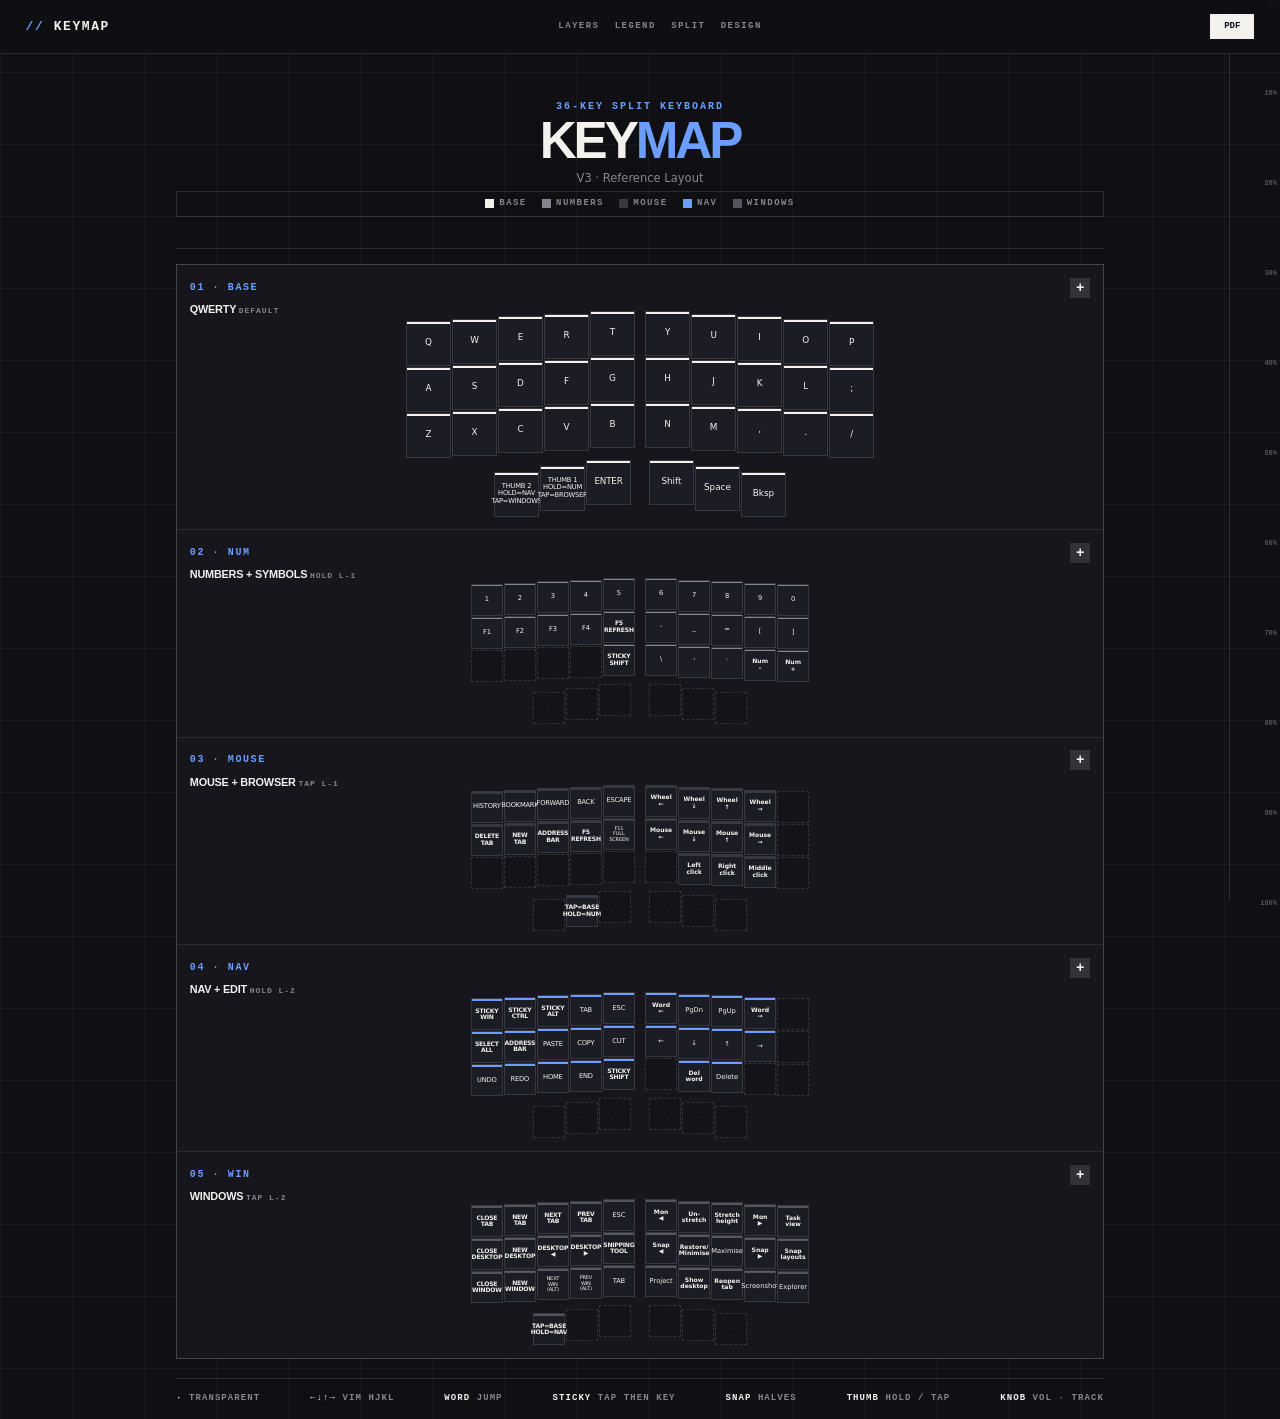
==== index.html @ e67280e0 "Update index.html" ====
<!DOCTYPE html><html lang=en><head><meta charset=UTF-8><meta name=viewport content="width=device-width,initial-scale=1.0"><title>KEYMAP · V3</title><style>:root{--bg:#101014;--s:#16161C;--s2:#1C1C24;--b:rgba(242,241,238,0.12);--t:#F2F1EE;--td:#85858D;--tm:#55555E;--bl:#6B9EFF;--bt:rgba(107,158,255,0.06);--bb:#F2F1EE;--bn:#6B9EFF;--bnm:#85858D;--bw:#55555E;--bbr:#383840}*{margin:0;padding:0;box-sizing:border-box}body{background:var(--bg);background-image:linear-gradient(rgba(242,241,238,0.045) 1px,transparent 1px),linear-gradient(90deg,rgba(242,241,238,0.045) 1px,transparent 1px);background-size:72px 72px;color:var(--t);font-family:system-ui,sans-serif;min-height:100vh}.wrap{max-width:960px;margin:0 auto;padding:0 16px}.nav{position:sticky;top:0;z-index:100;background:rgba(16,16,20,0.92);border-bottom:1px solid var(--b);height:clamp(52px,6vh,68px);display:flex;align-items:center;justify-content:space-between;padding:0 clamp(12px,2vw,32px)}.nav .br{font:700 13px/1 'Courier New',monospace;text-transform:uppercase;letter-spacing:.12em;color:var(--t)}.nav .br .ac{color:var(--bl)}.nav .mi{font:600 9px/1 'Courier New',monospace;text-transform:uppercase;letter-spacing:.16em;color:var(--td);display:flex;gap:clamp(8px,1.2vw,20px)}.nav .mi span:hover{color:var(--t)}.nav .btn{font:700 9px/1 'Courier New',monospace;background:var(--t);color:var(--bg);padding:8px 14px;border:none}.hero{text-align:center;padding:clamp(24px,4vw,48px) 0 clamp(14px,2vw,28px);border-bottom:1px solid var(--b);margin-bottom:clamp(10px,1.2vw,20px)}.hero .lbl{font:700 10px/1 'Courier New',monospace;text-transform:uppercase;letter-spacing:.2em;color:var(--bl);margin-bottom:clamp(4px,.5vw,8px)}.hero h1{font:900 clamp(1.8rem,5vw,3.2rem)/.9 'Arial Black',sans-serif;text-transform:uppercase;letter-spacing:-.06em;color:var(--t)}.hero h1 .ac{color:var(--bl)}.hero .sub{font:500 clamp(.7rem,.9vw,.9rem)/1.4 system-ui,sans-serif;color:var(--td);margin-top:clamp(4px,.4vw,8px)}.lbar{display:flex;justify-content:center;gap:clamp(6px,1.2vw,20px);flex-wrap:wrap;padding:clamp(6px,.6vw,12px);margin:clamp(4px,.4vw,8px) 0;border:1px solid var(--b)}.lbar span{display:inline-flex;align-items:center;gap:5px;font:600 9px/1 'Courier New',monospace;text-transform:uppercase;letter-spacing:.16em;color:var(--td)}.lbar .sw{display:inline-block;width:9px;height:9px}.grid{display:grid;grid-template-columns:1fr;gap:1px;max-width:960px;margin:0 auto;border:1px solid var(--b);background:var(--b)}.sec{background:var(--s);padding:clamp(10px,1vw,20px);transition:border-color .25s,background .25s,transform .25s}.sec:hover{border-color:var(--bl);background:var(--bt);transform:translateY(-2px)}.sec .hdr{display:flex;align-items:center;justify-content:space-between;margin-bottom:clamp(4px,.4vw,8px)}.sec .idx{font:700 10px/1 'Courier New',monospace;color:var(--bl);letter-spacing:.16em}.sec .lt{font:800 clamp(.65rem,.85vw,.9rem)/1.15 'Arial Black',sans-serif;text-transform:uppercase;letter-spacing:-.02em;color:var(--t)}.sec .lt .sb{font:600 8px/1 'Courier New',monospace;color:var(--td);letter-spacing:.12em}.tg{cursor:pointer;background:var(--b);border:none;color:var(--t);width:20px;height:20px;font:700 14px/1 'Courier New',monospace;display:flex;align-items:center;justify-content:center;flex-shrink:0}.tg:hover{background:var(--t);color:var(--bg)}.sec .tg::after{content:'+'}.sec.exp .tg::after{content:'−'}.sec.exp .key{width:clamp(80px,12vmin,150px)!important;height:clamp(80px,12vmin,150px)!important;font-size:clamp(1rem,1.6vw,2.2rem)!important;border-width:2px}.sec.exp .key.sm{width:clamp(60px,9vmin,110px)!important;height:clamp(60px,9vmin,110px)!important;font-size:clamp(.8rem,1.2vw,1.6rem)!important}.sec.exp .key.l2{font-size:clamp(.85rem,1.3vw,1.8rem)!important}.sec.exp .key.sm.l2{font-size:clamp(.85rem,1.3vw,1.8rem)!important}.sec.exp .key.l3{font-size:clamp(.7rem,1vw,1.4rem)!important}.sec.exp .key.sm.l3{font-size:clamp(.7rem,1vw,1.4rem)!important}.sec.exp .ab{height:clamp(3px,.4vw,5px)!important}.sec.exp .key.sm .ab{height:clamp(2px,.3vw,4px)!important}.kb{display:flex;justify-content:center;gap:clamp(6px,.8vw,16px)}.hf{display:flex;flex-direction:column}.mb{display:flex;gap:1px}.cl{display:flex;flex-direction:column;gap:1px}.tc{display:flex;gap:1px;margin-top:2px;align-items:flex-start}.hf.lt .tc{align-self:flex-end;margin-right:clamp(3px,.3vw,6px)}.hf.rt .tc{align-self:flex-start;margin-left:clamp(3px,.3vw,6px)}.key{width:clamp(44px,5vmin,64px);height:clamp(44px,5vmin,64px);border:1px solid var(--b);background:var(--s2);display:flex;align-items:center;justify-content:center;font:500 clamp(.55rem,.65vw,.8rem)/1.1 system-ui,sans-serif;text-align:center;position:relative;color:var(--t)}.key.sm{width:clamp(32px,3.5vmin,48px);height:clamp(32px,3.5vmin,48px);font:500 clamp(.42rem,.45vw,.6rem)/1.1 system-ui,sans-serif}.key.l2{font-weight:600;font-size:clamp(.5rem,.5vw,.65rem)}.key.sm.l2{font-size:clamp(.38rem,.38vw,.5rem)}.key.l3{font-weight:500;font-size:clamp(.42rem,.45vw,.55rem)}.key.sm.l3{font-size:clamp(.32rem,.32vw,.42rem)}.ab{position:absolute;top:0;left:0;right:0;height:2px}.key.sm .ab{height:1.5px}.ab.bar-base{background:var(--bb)}.ab.bar-nav{background:var(--bn)}.ab.bar-num{background:var(--bnm)}.ab.bar-win{background:var(--bw)}.ab.bar-bro{background:var(--bbr)}.key.trns{background:rgba(16,16,20,0.5);border:1px dashed rgba(242,241,238,0.2);color:var(--tm);opacity:.7}.key.trns .ab{display:none}.lbl{padding:0 1px}.ftr{margin-top:clamp(12px,1.5vw,24px);border-top:1px solid var(--b);padding:clamp(10px,1vw,18px) 0;display:flex;justify-content:space-between;flex-wrap:wrap;font:600 9px/1.5 'Courier New',monospace;letter-spacing:.12em;text-transform:uppercase;color:var(--td);gap:4px 12px}.ftr b{color:var(--t)}.rlr{position:fixed;right:0;top:0;width:clamp(20px,4vw,56px);height:100vh;border-left:1px solid var(--b);pointer-events:none;z-index:50}.rlr .fl{position:absolute;top:0;left:-1px;width:3px;background:var(--bl);box-shadow:0 0 8px var(--bl);transition:height .1s linear}.rlr .tk{position:absolute;right:3px;font:600 7px/1 'Courier New',monospace;color:var(--tm)}@media(max-width:480px){.key{width:clamp(32px,10vw,44px);height:clamp(32px,10vw,44px);font-size:clamp(.4rem,3vw,.55rem)}.key.sm{width:clamp(24px,7vw,34px);height:clamp(24px,7vw,34px);font-size:clamp(.32rem,2.5vw,.42rem)}.rlr{display:none}.nav .mi{display:none}}</style></head><body><nav class=nav><div class=br><span class=ac>//</span> KEYMAP</div><div class=mi><span>LAYERS</span><span>LEGEND</span><span>SPLIT</span><span><a href=design.html style=color:inherit;text-decoration:none>DESIGN</a></span></div><div class=btn>PDF</div></nav><div class=wrap><div class=hero><div class=lbl>36-KEY SPLIT KEYBOARD</div><h1>KEY<span class=ac>MAP</span></h1><div class=sub>V3 · Reference Layout</div><div class=lbar><span><span class=sw style=background:var(--bb)></span>Base</span><span><span class=sw style=background:var(--bnm)></span>Numbers</span><span><span class=sw style=background:var(--bbr)></span>Mouse</span><span><span class=sw style=background:var(--bn)></span>Nav</span><span><span class=sw style=background:var(--bw)></span>Windows</span></div></div><div class=grid><div class=sec><div class=hdr><div class=idx>01 · BASE</div><button class=tg onclick="this.parentElement.parentElement.classList.toggle('exp')"></button></div><div class=lt>QWERTY <span class=sb>Default</span></div><div class=kb id=b></div></div><div class=sec><div class=hdr><div class=idx>02 · NUM</div><button class=tg onclick="this.parentElement.parentElement.classList.toggle('exp')"></button></div><div class=lt>NUMBERS + SYMBOLS <span class=sb>HOLD L-1</span></div><div class=kb id=nm></div></div><div class=sec><div class=hdr><div class=idx>03 · MOUSE</div><button class=tg onclick="this.parentElement.parentElement.classList.toggle('exp')"></button></div><div class=lt>MOUSE + BROWSER <span class=sb>TAP L-1</span></div><div class=kb id=br></div></div><div class=sec><div class=hdr><div class=idx>04 · NAV</div><button class=tg onclick="this.parentElement.parentElement.classList.toggle('exp')"></button></div><div class=lt>NAV + EDIT <span class=sb>HOLD L-2</span></div><div class=kb id=nv></div></div><div class=sec><div class=hdr><div class=idx>05 · WIN</div><button class=tg onclick="this.parentElement.parentElement.classList.toggle('exp')"></button></div><div class=lt>WINDOWS <span class=sb>TAP L-2</span></div><div class=kb id=wn></div></div></div><div class=ftr><span><b>·</b> transparent</span><span><b>←↓↑→</b> vim hjkl</span><span><b>Word</b> jump</span><span><b>Sticky</b> tap then key</span><span><b>Snap</b> halves</span><span><b>THUMB</b> hold / tap</span><span><b>Knob</b> vol · track</span></div></div><div class=rlr id=rlr><div class=fl id=fl></div><script>var SL=[5,3,0,-2,-5],SS=[3,2,0,-1,-3],TL=[0,6,12],TS=[0,4,8];var D='·';var K={};K.base={a:'bar-base',l:[['Q','W','E','R','T'],['A','S','D','F','G'],['Z','X','C','V','B']],lt:['Enter','THUMB 1\nhold=Num\ntap=Browser','THUMB 2\nhold=Nav\ntap=Windows'],rt:['Shift','Space','Bksp'],r:[['Y','U','I','O','P'],['H','J','K','L',';'],['N','M',',','.','/']]};K.num={a:'bar-num',l:[['1','2','3','4','5'],['F1','F2','F3','F4','F5\nRefresh'],[D,D,D,D,'Sticky\nSHIFT']],lt:[D,D,D],rt:[D,D,D],r:[['6','7','8','9','0'],['-','_','=','[',']'],['\\',"'",'`','Num\n-','Num\n+']]};K.bro={a:'bar-bro',l:[['History','Bookmark','Forward','Back','Escape'],['Delete\ntab','New\ntab','Address\nbar','F5\nRefresh','F11\nFull\nscreen'],[D,D,D,D,D]],lt:[D,'tap=Base\nhold=Num',D],rt:[D,D,D],r:[['Wheel\n\u2190','Wheel\n\u2193','Wheel\n\u2191','Wheel\n\u2192',D],['Mouse\n\u2190','Mouse\n\u2193','Mouse\n\u2191','Mouse\n\u2192',D],[D,'Left\nclick','Right\nclick','Middle\nclick',D]]};K.nav={a:'bar-nav',l:[['Sticky\nWIN','Sticky\nCTRL','Sticky\nALT','Tab','Esc'],['Select\nAll','Address\nbar','Paste','Copy','Cut'],['Undo','Redo','Home','End','Sticky\nSHIFT']],lt:[D,D,D],rt:[D,D,D],r:[['Word\n\u2190','PgDn','PgUp','Word\n\u2192',D],['\u2190','\u2193','\u2191','\u2192',D],[D,'Del\nword','Delete',D,D]]};K.win={a:'bar-win',l:[['Close\ntab','New\ntab','Next\ntab','Prev\ntab','Esc'],['Close\ndesktop','New\ndesktop','Desktop\n\u25C0','Desktop\n\u25B6','Snipping\ntool'],['Close\nwindow','New\nwindow','Next\nwin\n(Alt)','Prev\nwin\n(Alt)','Tab']],lt:[D,D,'tap=Base\nhold=Nav'],rt:[D,D,D],r:[['Mon\n\u25C0','Un-\nstretch','Stretch\nheight','Mon\n\u25B6','Task\nview'],['Snap\n\u25C0','Restore/\nMinimise','Maximise','Snap\n\u25B6','Snap\nlayouts'],['Project','Show\ndesktop','Reopen\ntab','Screenshot','Explorer']]};function k(e,s,a){var d=document.createElement('div');d.className='key'+(s?' '+s:'');var n=e.split('\n');if(n.length===2)d.classList.add('l2');else if(n.length>=3)d.classList.add('l3');if(e===D){d.classList.add('trns');d.textContent=D;return d;}var b=document.createElement('div');b.className='ab '+a;d.appendChild(b);var l=document.createElement('div');l.className='lbl';for(var i=0;i<n.length;i++){if(i>0)l.appendChild(document.createElement('br'));l.appendChild(document.createTextNode(n[i]));}d.appendChild(l);return d;}function R(id,v,sz){var c=document.getElementById(id),st=sz==='lg'?SL:SS,th=sz==='lg'?TL:TS,s=sz==='lg'?'':'sm';var h=document.createElement('div');h.className='hf lt';var m=document.createElement('div');m.className='mb'+(s?' '+s:'');for(var c2=0;c2<5;c2++){var cd=document.createElement('div');cd.className='cl'+(s?' '+s:'');cd.style.marginTop=st[c2]+'px';for(var r=0;r<3;r++)cd.appendChild(k(v.l[r][c2],s,v.a));m.appendChild(cd);}h.appendChild(m);var t=document.createElement('div');t.className='tc'+(s?' '+s:'');for(var i=0;i<3;i++){var k2=k(v.lt[2-i],s,v.a);k2.style.marginTop=th[2-i]+'px';t.appendChild(k2);}h.appendChild(t);c.appendChild(h);var h2=document.createElement('div');h2.className='hf rt';var m2=document.createElement('div');m2.className='mb'+(s?' '+s:'');for(var c3=0;c3<5;c3++){var cd2=document.createElement('div');cd2.className='cl'+(s?' '+s:'');cd2.style.marginTop=st[4-c3]+'px';for(var r2=0;r2<3;r2++)cd2.appendChild(k(v.r[r2][c3],s,v.a));m2.appendChild(cd2);}h2.appendChild(m2);var t2=document.createElement('div');t2.className='tc'+(s?' '+s:'');for(var j=0;j<3;j++){var k3=k(v.rt[j],s,v.a);k3.style.marginTop=th[j]+'px';t2.appendChild(k3);}h2.appendChild(t2);c.appendChild(h2);}R('b',K.base,'lg');R('nm',K.num,'sm');R('br',K.bro,'sm');R('nv',K.nav,'sm');R('wn',K.win,'sm');(function(){var rl=document.getElementById('rlr'),fl=document.getElementById('fl');for(var i=0;i<=100;i+=5){var t=document.createElement('div');t.className='tk';t.style.top=i+'%';t.textContent=i%10===0?i+'%':'';rl.appendChild(t);}function up(){var s=document.documentElement.scrollTop||document.body.scrollTop;var h=document.documentElement.scrollHeight-document.documentElement.clientHeight;fl.style.height=(Math.min(s/h,1)*100)+'vh';}window.addEventListener('scroll',up);up();})();</script></body></html>
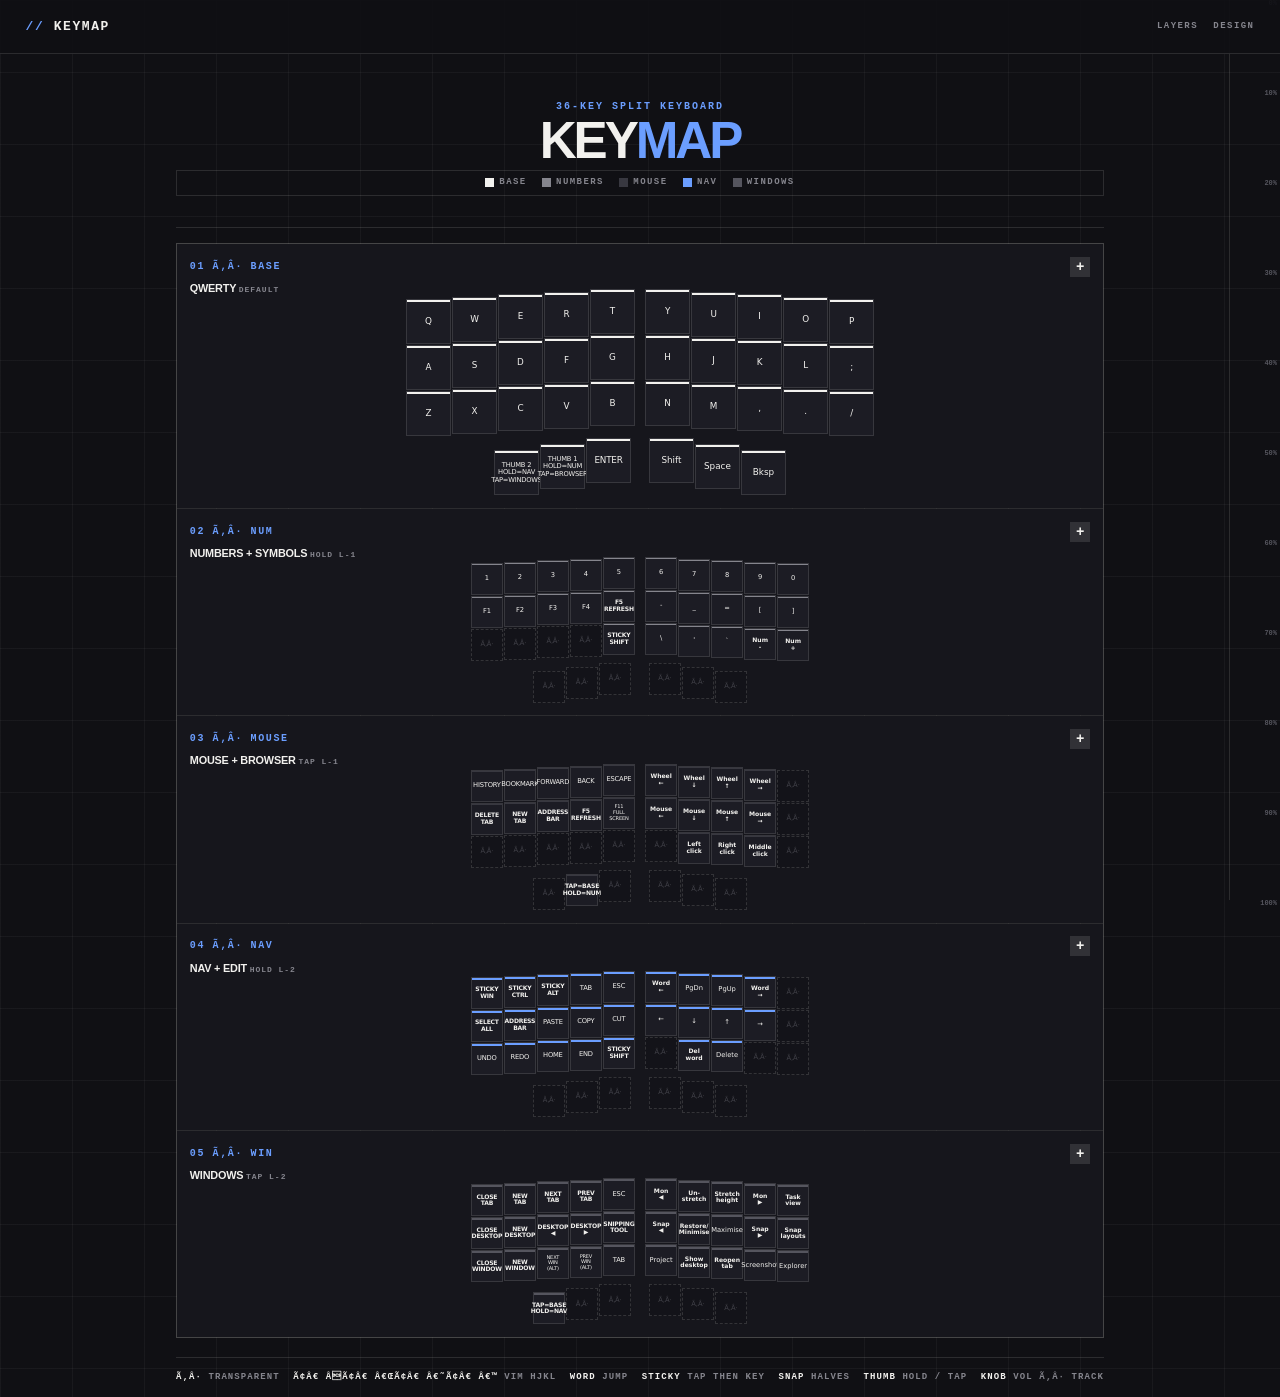
==== commit 3cf17867: "Update index.html structure and styles" ====
--- a/index.html
+++ b/index.html
@@ -1 +1 @@
-<!DOCTYPE html><html lang=en><head><meta charset=UTF-8><meta name=viewport content="width=device-width,initial-scale=1.0"><title>KEYMAP · V3</title><style>:root{--bg:#101014;--s:#16161C;--s2:#1C1C24;--b:rgba(242,241,238,0.12);--t:#F2F1EE;--td:#85858D;--tm:#55555E;--bl:#6B9EFF;--bt:rgba(107,158,255,0.06);--bb:#F2F1EE;--bn:#6B9EFF;--bnm:#85858D;--bw:#55555E;--bbr:#383840}*{margin:0;padding:0;box-sizing:border-box}body{background:var(--bg);background-image:linear-gradient(rgba(242,241,238,0.045) 1px,transparent 1px),linear-gradient(90deg,rgba(242,241,238,0.045) 1px,transparent 1px);background-size:72px 72px;color:var(--t);font-family:system-ui,sans-serif;min-height:100vh}.wrap{max-width:960px;margin:0 auto;padding:0 16px}.nav{position:sticky;top:0;z-index:100;background:rgba(16,16,20,0.92);border-bottom:1px solid var(--b);height:clamp(52px,6vh,68px);display:flex;align-items:center;justify-content:space-between;padding:0 clamp(12px,2vw,32px)}.nav .br{font:700 13px/1 'Courier New',monospace;text-transform:uppercase;letter-spacing:.12em;color:var(--t)}.nav .br .ac{color:var(--bl)}.nav .mi{font:600 9px/1 'Courier New',monospace;text-transform:uppercase;letter-spacing:.16em;color:var(--td);display:flex;gap:clamp(8px,1.2vw,20px)}.nav .mi span:hover{color:var(--t)}.nav .btn{font:700 9px/1 'Courier New',monospace;background:var(--t);color:var(--bg);padding:8px 14px;border:none}.hero{text-align:center;padding:clamp(24px,4vw,48px) 0 clamp(14px,2vw,28px);border-bottom:1px solid var(--b);margin-bottom:clamp(10px,1.2vw,20px)}.hero .lbl{font:700 10px/1 'Courier New',monospace;text-transform:uppercase;letter-spacing:.2em;color:var(--bl);margin-bottom:clamp(4px,.5vw,8px)}.hero h1{font:900 clamp(1.8rem,5vw,3.2rem)/.9 'Arial Black',sans-serif;text-transform:uppercase;letter-spacing:-.06em;color:var(--t)}.hero h1 .ac{color:var(--bl)}.hero .sub{font:500 clamp(.7rem,.9vw,.9rem)/1.4 system-ui,sans-serif;color:var(--td);margin-top:clamp(4px,.4vw,8px)}.lbar{display:flex;justify-content:center;gap:clamp(6px,1.2vw,20px);flex-wrap:wrap;padding:clamp(6px,.6vw,12px);margin:clamp(4px,.4vw,8px) 0;border:1px solid var(--b)}.lbar span{display:inline-flex;align-items:center;gap:5px;font:600 9px/1 'Courier New',monospace;text-transform:uppercase;letter-spacing:.16em;color:var(--td)}.lbar .sw{display:inline-block;width:9px;height:9px}.grid{display:grid;grid-template-columns:1fr;gap:1px;max-width:960px;margin:0 auto;border:1px solid var(--b);background:var(--b)}.sec{background:var(--s);padding:clamp(10px,1vw,20px);transition:border-color .25s,background .25s,transform .25s}.sec:hover{border-color:var(--bl);background:var(--bt);transform:translateY(-2px)}.sec .hdr{display:flex;align-items:center;justify-content:space-between;margin-bottom:clamp(4px,.4vw,8px)}.sec .idx{font:700 10px/1 'Courier New',monospace;color:var(--bl);letter-spacing:.16em}.sec .lt{font:800 clamp(.65rem,.85vw,.9rem)/1.15 'Arial Black',sans-serif;text-transform:uppercase;letter-spacing:-.02em;color:var(--t)}.sec .lt .sb{font:600 8px/1 'Courier New',monospace;color:var(--td);letter-spacing:.12em}.tg{cursor:pointer;background:var(--b);border:none;color:var(--t);width:20px;height:20px;font:700 14px/1 'Courier New',monospace;display:flex;align-items:center;justify-content:center;flex-shrink:0}.tg:hover{background:var(--t);color:var(--bg)}.sec .tg::after{content:'+'}.sec.exp .tg::after{content:'−'}.sec.exp .key{width:clamp(80px,12vmin,150px)!important;height:clamp(80px,12vmin,150px)!important;font-size:clamp(1rem,1.6vw,2.2rem)!important;border-width:2px}.sec.exp .key.sm{width:clamp(60px,9vmin,110px)!important;height:clamp(60px,9vmin,110px)!important;font-size:clamp(.8rem,1.2vw,1.6rem)!important}.sec.exp .key.l2{font-size:clamp(.85rem,1.3vw,1.8rem)!important}.sec.exp .key.sm.l2{font-size:clamp(.85rem,1.3vw,1.8rem)!important}.sec.exp .key.l3{font-size:clamp(.7rem,1vw,1.4rem)!important}.sec.exp .key.sm.l3{font-size:clamp(.7rem,1vw,1.4rem)!important}.sec.exp .ab{height:clamp(3px,.4vw,5px)!important}.sec.exp .key.sm .ab{height:clamp(2px,.3vw,4px)!important}.kb{display:flex;justify-content:center;gap:clamp(6px,.8vw,16px)}.hf{display:flex;flex-direction:column}.mb{display:flex;gap:1px}.cl{display:flex;flex-direction:column;gap:1px}.tc{display:flex;gap:1px;margin-top:2px;align-items:flex-start}.hf.lt .tc{align-self:flex-end;margin-right:clamp(3px,.3vw,6px)}.hf.rt .tc{align-self:flex-start;margin-left:clamp(3px,.3vw,6px)}.key{width:clamp(44px,5vmin,64px);height:clamp(44px,5vmin,64px);border:1px solid var(--b);background:var(--s2);display:flex;align-items:center;justify-content:center;font:500 clamp(.55rem,.65vw,.8rem)/1.1 system-ui,sans-serif;text-align:center;position:relative;color:var(--t)}.key.sm{width:clamp(32px,3.5vmin,48px);height:clamp(32px,3.5vmin,48px);font:500 clamp(.42rem,.45vw,.6rem)/1.1 system-ui,sans-serif}.key.l2{font-weight:600;font-size:clamp(.5rem,.5vw,.65rem)}.key.sm.l2{font-size:clamp(.38rem,.38vw,.5rem)}.key.l3{font-weight:500;font-size:clamp(.42rem,.45vw,.55rem)}.key.sm.l3{font-size:clamp(.32rem,.32vw,.42rem)}.ab{position:absolute;top:0;left:0;right:0;height:2px}.key.sm .ab{height:1.5px}.ab.bar-base{background:var(--bb)}.ab.bar-nav{background:var(--bn)}.ab.bar-num{background:var(--bnm)}.ab.bar-win{background:var(--bw)}.ab.bar-bro{background:var(--bbr)}.key.trns{background:rgba(16,16,20,0.5);border:1px dashed rgba(242,241,238,0.2);color:var(--tm);opacity:.7}.key.trns .ab{display:none}.lbl{padding:0 1px}.ftr{margin-top:clamp(12px,1.5vw,24px);border-top:1px solid var(--b);padding:clamp(10px,1vw,18px) 0;display:flex;justify-content:space-between;flex-wrap:wrap;font:600 9px/1.5 'Courier New',monospace;letter-spacing:.12em;text-transform:uppercase;color:var(--td);gap:4px 12px}.ftr b{color:var(--t)}.rlr{position:fixed;right:0;top:0;width:clamp(20px,4vw,56px);height:100vh;border-left:1px solid var(--b);pointer-events:none;z-index:50}.rlr .fl{position:absolute;top:0;left:-1px;width:3px;background:var(--bl);box-shadow:0 0 8px var(--bl);transition:height .1s linear}.rlr .tk{position:absolute;right:3px;font:600 7px/1 'Courier New',monospace;color:var(--tm)}@media(max-width:480px){.key{width:clamp(32px,10vw,44px);height:clamp(32px,10vw,44px);font-size:clamp(.4rem,3vw,.55rem)}.key.sm{width:clamp(24px,7vw,34px);height:clamp(24px,7vw,34px);font-size:clamp(.32rem,2.5vw,.42rem)}.rlr{display:none}.nav .mi{display:none}}</style></head><body><nav class=nav><div class=br><span class=ac>//</span> KEYMAP</div><div class=mi><span>LAYERS</span><span>LEGEND</span><span>SPLIT</span><span><a href=design.html style=color:inherit;text-decoration:none>DESIGN</a></span></div><div class=btn>PDF</div></nav><div class=wrap><div class=hero><div class=lbl>36-KEY SPLIT KEYBOARD</div><h1>KEY<span class=ac>MAP</span></h1><div class=sub>V3 · Reference Layout</div><div class=lbar><span><span class=sw style=background:var(--bb)></span>Base</span><span><span class=sw style=background:var(--bnm)></span>Numbers</span><span><span class=sw style=background:var(--bbr)></span>Mouse</span><span><span class=sw style=background:var(--bn)></span>Nav</span><span><span class=sw style=background:var(--bw)></span>Windows</span></div></div><div class=grid><div class=sec><div class=hdr><div class=idx>01 · BASE</div><button class=tg onclick="this.parentElement.parentElement.classList.toggle('exp')"></button></div><div class=lt>QWERTY <span class=sb>Default</span></div><div class=kb id=b></div></div><div class=sec><div class=hdr><div class=idx>02 · NUM</div><button class=tg onclick="this.parentElement.parentElement.classList.toggle('exp')"></button></div><div class=lt>NUMBERS + SYMBOLS <span class=sb>HOLD L-1</span></div><div class=kb id=nm></div></div><div class=sec><div class=hdr><div class=idx>03 · MOUSE</div><button class=tg onclick="this.parentElement.parentElement.classList.toggle('exp')"></button></div><div class=lt>MOUSE + BROWSER <span class=sb>TAP L-1</span></div><div class=kb id=br></div></div><div class=sec><div class=hdr><div class=idx>04 · NAV</div><button class=tg onclick="this.parentElement.parentElement.classList.toggle('exp')"></button></div><div class=lt>NAV + EDIT <span class=sb>HOLD L-2</span></div><div class=kb id=nv></div></div><div class=sec><div class=hdr><div class=idx>05 · WIN</div><button class=tg onclick="this.parentElement.parentElement.classList.toggle('exp')"></button></div><div class=lt>WINDOWS <span class=sb>TAP L-2</span></div><div class=kb id=wn></div></div></div><div class=ftr><span><b>·</b> transparent</span><span><b>←↓↑→</b> vim hjkl</span><span><b>Word</b> jump</span><span><b>Sticky</b> tap then key</span><span><b>Snap</b> halves</span><span><b>THUMB</b> hold / tap</span><span><b>Knob</b> vol · track</span></div></div><div class=rlr id=rlr><div class=fl id=fl></div><script>var SL=[5,3,0,-2,-5],SS=[3,2,0,-1,-3],TL=[0,6,12],TS=[0,4,8];var D='·';var K={};K.base={a:'bar-base',l:[['Q','W','E','R','T'],['A','S','D','F','G'],['Z','X','C','V','B']],lt:['Enter','THUMB 1\nhold=Num\ntap=Browser','THUMB 2\nhold=Nav\ntap=Windows'],rt:['Shift','Space','Bksp'],r:[['Y','U','I','O','P'],['H','J','K','L',';'],['N','M',',','.','/']]};K.num={a:'bar-num',l:[['1','2','3','4','5'],['F1','F2','F3','F4','F5\nRefresh'],[D,D,D,D,'Sticky\nSHIFT']],lt:[D,D,D],rt:[D,D,D],r:[['6','7','8','9','0'],['-','_','=','[',']'],['\\',"'",'`','Num\n-','Num\n+']]};K.bro={a:'bar-bro',l:[['History','Bookmark','Forward','Back','Escape'],['Delete\ntab','New\ntab','Address\nbar','F5\nRefresh','F11\nFull\nscreen'],[D,D,D,D,D]],lt:[D,'tap=Base\nhold=Num',D],rt:[D,D,D],r:[['Wheel\n\u2190','Wheel\n\u2193','Wheel\n\u2191','Wheel\n\u2192',D],['Mouse\n\u2190','Mouse\n\u2193','Mouse\n\u2191','Mouse\n\u2192',D],[D,'Left\nclick','Right\nclick','Middle\nclick',D]]};K.nav={a:'bar-nav',l:[['Sticky\nWIN','Sticky\nCTRL','Sticky\nALT','Tab','Esc'],['Select\nAll','Address\nbar','Paste','Copy','Cut'],['Undo','Redo','Home','End','Sticky\nSHIFT']],lt:[D,D,D],rt:[D,D,D],r:[['Word\n\u2190','PgDn','PgUp','Word\n\u2192',D],['\u2190','\u2193','\u2191','\u2192',D],[D,'Del\nword','Delete',D,D]]};K.win={a:'bar-win',l:[['Close\ntab','New\ntab','Next\ntab','Prev\ntab','Esc'],['Close\ndesktop','New\ndesktop','Desktop\n\u25C0','Desktop\n\u25B6','Snipping\ntool'],['Close\nwindow','New\nwindow','Next\nwin\n(Alt)','Prev\nwin\n(Alt)','Tab']],lt:[D,D,'tap=Base\nhold=Nav'],rt:[D,D,D],r:[['Mon\n\u25C0','Un-\nstretch','Stretch\nheight','Mon\n\u25B6','Task\nview'],['Snap\n\u25C0','Restore/\nMinimise','Maximise','Snap\n\u25B6','Snap\nlayouts'],['Project','Show\ndesktop','Reopen\ntab','Screenshot','Explorer']]};function k(e,s,a){var d=document.createElement('div');d.className='key'+(s?' '+s:'');var n=e.split('\n');if(n.length===2)d.classList.add('l2');else if(n.length>=3)d.classList.add('l3');if(e===D){d.classList.add('trns');d.textContent=D;return d;}var b=document.createElement('div');b.className='ab '+a;d.appendChild(b);var l=document.createElement('div');l.className='lbl';for(var i=0;i<n.length;i++){if(i>0)l.appendChild(document.createElement('br'));l.appendChild(document.createTextNode(n[i]));}d.appendChild(l);return d;}function R(id,v,sz){var c=document.getElementById(id),st=sz==='lg'?SL:SS,th=sz==='lg'?TL:TS,s=sz==='lg'?'':'sm';var h=document.createElement('div');h.className='hf lt';var m=document.createElement('div');m.className='mb'+(s?' '+s:'');for(var c2=0;c2<5;c2++){var cd=document.createElement('div');cd.className='cl'+(s?' '+s:'');cd.style.marginTop=st[c2]+'px';for(var r=0;r<3;r++)cd.appendChild(k(v.l[r][c2],s,v.a));m.appendChild(cd);}h.appendChild(m);var t=document.createElement('div');t.className='tc'+(s?' '+s:'');for(var i=0;i<3;i++){var k2=k(v.lt[2-i],s,v.a);k2.style.marginTop=th[2-i]+'px';t.appendChild(k2);}h.appendChild(t);c.appendChild(h);var h2=document.createElement('div');h2.className='hf rt';var m2=document.createElement('div');m2.className='mb'+(s?' '+s:'');for(var c3=0;c3<5;c3++){var cd2=document.createElement('div');cd2.className='cl'+(s?' '+s:'');cd2.style.marginTop=st[4-c3]+'px';for(var r2=0;r2<3;r2++)cd2.appendChild(k(v.r[r2][c3],s,v.a));m2.appendChild(cd2);}h2.appendChild(m2);var t2=document.createElement('div');t2.className='tc'+(s?' '+s:'');for(var j=0;j<3;j++){var k3=k(v.rt[j],s,v.a);k3.style.marginTop=th[j]+'px';t2.appendChild(k3);}h2.appendChild(t2);c.appendChild(h2);}R('b',K.base,'lg');R('nm',K.num,'sm');R('br',K.bro,'sm');R('nv',K.nav,'sm');R('wn',K.win,'sm');(function(){var rl=document.getElementById('rlr'),fl=document.getElementById('fl');for(var i=0;i<=100;i+=5){var t=document.createElement('div');t.className='tk';t.style.top=i+'%';t.textContent=i%10===0?i+'%':'';rl.appendChild(t);}function up(){var s=document.documentElement.scrollTop||document.body.scrollTop;var h=document.documentElement.scrollHeight-document.documentElement.clientHeight;fl.style.height=(Math.min(s/h,1)*100)+'vh';}window.addEventListener('scroll',up);up();})();</script></body></html>
+<!DOCTYPE html><html lang=en><head><meta charset=UTF-8><meta name=viewport content="width=device-width,initial-scale=1.0"><title>KEYMAP</title><style>:root{--bg:#101014;--s:#16161C;--s2:#1C1C24;--b:rgba(242,241,238,0.12);--t:#F2F1EE;--td:#85858D;--tm:#55555E;--bl:#6B9EFF;--bt:rgba(107,158,255,0.06);--bb:#F2F1EE;--bn:#6B9EFF;--bnm:#85858D;--bw:#55555E;--bbr:#383840}*{margin:0;padding:0;box-sizing:border-box}body{background:var(--bg);background-image:linear-gradient(rgba(242,241,238,0.045) 1px,transparent 1px),linear-gradient(90deg,rgba(242,241,238,0.045) 1px,transparent 1px);background-size:72px 72px;color:var(--t);font-family:system-ui,sans-serif;min-height:100vh}.wrap{max-width:960px;margin:0 auto;padding:0 16px}.nav{position:sticky;top:0;z-index:100;background:rgba(16,16,20,0.92);border-bottom:1px solid var(--b);height:clamp(52px,6vh,68px);display:flex;align-items:center;justify-content:space-between;padding:0 clamp(12px,2vw,32px)}.nav .br{font:700 13px/1 'Courier New',monospace;text-transform:uppercase;letter-spacing:.12em;color:var(--t)}.nav .br .ac{color:var(--bl)}.nav .mi{font:600 9px/1 'Courier New',monospace;text-transform:uppercase;letter-spacing:.16em;color:var(--td);display:flex;gap:clamp(8px,1.2vw,20px)}.nav .mi span:hover{color:var(--t)}.nav .btn{font:700 9px/1 'Courier New',monospace;background:var(--t);color:var(--bg);padding:8px 14px;border:none}.hero{text-align:center;padding:clamp(24px,4vw,48px) 0 clamp(14px,2vw,28px);border-bottom:1px solid var(--b);margin-bottom:clamp(10px,1.2vw,20px)}.hero .lbl{font:700 10px/1 'Courier New',monospace;text-transform:uppercase;letter-spacing:.2em;color:var(--bl);margin-bottom:clamp(4px,.5vw,8px)}.hero h1{font:900 clamp(1.8rem,5vw,3.2rem)/.9 'Arial Black',sans-serif;text-transform:uppercase;letter-spacing:-.06em;color:var(--t)}.hero h1 .ac{color:var(--bl)}.hero .sub{font:500 clamp(.7rem,.9vw,.9rem)/1.4 system-ui,sans-serif;color:var(--td);margin-top:clamp(4px,.4vw,8px)}.lbar{display:flex;justify-content:center;gap:clamp(6px,1.2vw,20px);flex-wrap:wrap;padding:clamp(6px,.6vw,12px);margin:clamp(4px,.4vw,8px) 0;border:1px solid var(--b)}.lbar span{display:inline-flex;align-items:center;gap:5px;font:600 9px/1 'Courier New',monospace;text-transform:uppercase;letter-spacing:.16em;color:var(--td)}.lbar .sw{display:inline-block;width:9px;height:9px}.grid{display:grid;grid-template-columns:1fr;gap:1px;max-width:960px;margin:0 auto;border:1px solid var(--b);background:var(--b)}.sec{background:var(--s);padding:clamp(10px,1vw,20px);transition:border-color .25s,background .25s,transform .25s}.sec:hover{border-color:var(--bl);background:var(--bt);transform:translateY(-2px)}.sec .hdr{display:flex;align-items:center;justify-content:space-between;margin-bottom:clamp(4px,.4vw,8px)}.sec .idx{font:700 10px/1 'Courier New',monospace;color:var(--bl);letter-spacing:.16em}.sec .lt{font:800 clamp(.65rem,.85vw,.9rem)/1.15 'Arial Black',sans-serif;text-transform:uppercase;letter-spacing:-.02em;color:var(--t)}.sec .lt .sb{font:600 8px/1 'Courier New',monospace;color:var(--td);letter-spacing:.12em}.tg{cursor:pointer;background:var(--b);border:none;color:var(--t);width:20px;height:20px;font:700 14px/1 'Courier New',monospace;display:flex;align-items:center;justify-content:center;flex-shrink:0}.tg:hover{background:var(--t);color:var(--bg)}.sec .tg::after{content:'+'}.sec.exp .tg::after{content:'Ã¢Ë†â€™'}.sec.exp .key{width:clamp(80px,12vmin,150px)!important;height:clamp(80px,12vmin,150px)!important;font-size:clamp(1rem,1.6vw,2.2rem)!important;border-width:2px}.sec.exp .key.sm{width:clamp(60px,9vmin,110px)!important;height:clamp(60px,9vmin,110px)!important;font-size:clamp(.8rem,1.2vw,1.6rem)!important}.sec.exp .key.l2{font-size:clamp(.85rem,1.3vw,1.8rem)!important}.sec.exp .key.sm.l2{font-size:clamp(.85rem,1.3vw,1.8rem)!important}.sec.exp .key.l3{font-size:clamp(.7rem,1vw,1.4rem)!important}.sec.exp .key.sm.l3{font-size:clamp(.7rem,1vw,1.4rem)!important}.sec.exp .ab{height:clamp(3px,.4vw,5px)!important}.sec.exp .key.sm .ab{height:clamp(2px,.3vw,4px)!important}.kb{display:flex;justify-content:center;gap:clamp(6px,.8vw,16px)}.hf{display:flex;flex-direction:column}.mb{display:flex;gap:1px}.cl{display:flex;flex-direction:column;gap:1px}.tc{display:flex;gap:1px;margin-top:2px;align-items:flex-start}.hf.lt .tc{align-self:flex-end;margin-right:clamp(3px,.3vw,6px)}.hf.rt .tc{align-self:flex-start;margin-left:clamp(3px,.3vw,6px)}.key{width:clamp(44px,5vmin,64px);height:clamp(44px,5vmin,64px);border:1px solid var(--b);background:var(--s2);display:flex;align-items:center;justify-content:center;font:500 clamp(.55rem,.65vw,.8rem)/1.1 system-ui,sans-serif;text-align:center;position:relative;color:var(--t)}.key.sm{width:clamp(32px,3.5vmin,48px);height:clamp(32px,3.5vmin,48px);font:500 clamp(.42rem,.45vw,.6rem)/1.1 system-ui,sans-serif}.key.l2{font-weight:600;font-size:clamp(.5rem,.5vw,.65rem)}.key.sm.l2{font-size:clamp(.38rem,.38vw,.5rem)}.key.l3{font-weight:500;font-size:clamp(.42rem,.45vw,.55rem)}.key.sm.l3{font-size:clamp(.32rem,.32vw,.42rem)}.ab{position:absolute;top:0;left:0;right:0;height:2px}.key.sm .ab{height:1.5px}.ab.bar-base{background:var(--bb)}.ab.bar-nav{background:var(--bn)}.ab.bar-num{background:var(--bnm)}.ab.bar-win{background:var(--bw)}.ab.bar-bro{background:var(--bbr)}.key.trns{background:rgba(16,16,20,0.5);border:1px dashed rgba(242,241,238,0.2);color:var(--tm);opacity:.7}.key.trns .ab{display:none}.lbl{padding:0 1px}.ftr{margin-top:clamp(12px,1.5vw,24px);border-top:1px solid var(--b);padding:clamp(10px,1vw,18px) 0;display:flex;justify-content:space-between;flex-wrap:wrap;font:600 9px/1.5 'Courier New',monospace;letter-spacing:.12em;text-transform:uppercase;color:var(--td);gap:4px 12px}.ftr b{color:var(--t)}.rlr{position:fixed;right:0;top:0;width:clamp(20px,4vw,56px);height:100vh;border-left:1px solid var(--b);pointer-events:none;z-index:50}.rlr .fl{position:absolute;top:0;left:-1px;width:3px;background:var(--bl);box-shadow:0 0 8px var(--bl);transition:height .1s linear}.rlr .tk{position:absolute;right:3px;font:600 7px/1 'Courier New',monospace;color:var(--tm)}@media(max-width:480px){.key{width:clamp(32px,10vw,44px);height:clamp(32px,10vw,44px);font-size:clamp(.4rem,3vw,.55rem)}.key.sm{width:clamp(24px,7vw,34px);height:clamp(24px,7vw,34px);font-size:clamp(.32rem,2.5vw,.42rem)}.rlr{display:none}.nav .mi{display:none}}</style></head><body><nav class=nav><div class=br><span class=ac>//</span> KEYMAP</div><div class=mi><span>LAYERS</span><span><a href=design.html style=color:inherit;text-decoration:none>DESIGN</a></span></div></nav><div class=wrap><div class=hero><div class=lbl>36-KEY SPLIT KEYBOARD</div><h1>KEY<span class=ac>MAP</span></h1><div class=lbar><span><span class=sw style=background:var(--bb)></span>Base</span><span><span class=sw style=background:var(--bnm)></span>Numbers</span><span><span class=sw style=background:var(--bbr)></span>Mouse</span><span><span class=sw style=background:var(--bn)></span>Nav</span><span><span class=sw style=background:var(--bw)></span>Windows</span></div></div><div class=grid><div class=sec><div class=hdr><div class=idx>01 Ã‚Â· BASE</div><button class=tg onclick="this.parentElement.parentElement.classList.toggle('exp')"></button></div><div class=lt>QWERTY <span class=sb>Default</span></div><div class=kb id=b></div></div><div class=sec><div class=hdr><div class=idx>02 Ã‚Â· NUM</div><button class=tg onclick="this.parentElement.parentElement.classList.toggle('exp')"></button></div><div class=lt>NUMBERS + SYMBOLS <span class=sb>HOLD L-1</span></div><div class=kb id=nm></div></div><div class=sec><div class=hdr><div class=idx>03 Ã‚Â· MOUSE</div><button class=tg onclick="this.parentElement.parentElement.classList.toggle('exp')"></button></div><div class=lt>MOUSE + BROWSER <span class=sb>TAP L-1</span></div><div class=kb id=br></div></div><div class=sec><div class=hdr><div class=idx>04 Ã‚Â· NAV</div><button class=tg onclick="this.parentElement.parentElement.classList.toggle('exp')"></button></div><div class=lt>NAV + EDIT <span class=sb>HOLD L-2</span></div><div class=kb id=nv></div></div><div class=sec><div class=hdr><div class=idx>05 Ã‚Â· WIN</div><button class=tg onclick="this.parentElement.parentElement.classList.toggle('exp')"></button></div><div class=lt>WINDOWS <span class=sb>TAP L-2</span></div><div class=kb id=wn></div></div></div><div class=ftr><span><b>Ã‚Â·</b> transparent</span><span><b>Ã¢â€ ÂÃ¢â€ â€œÃ¢â€ â€˜Ã¢â€ â€™</b> vim hjkl</span><span><b>Word</b> jump</span><span><b>Sticky</b> tap then key</span><span><b>Snap</b> halves</span><span><b>THUMB</b> hold / tap</span><span><b>Knob</b> vol Ã‚Â· track</span></div></div><div class=rlr id=rlr><div class=fl id=fl></div><script>var SL=[5,3,0,-2,-5],SS=[3,2,0,-1,-3],TL=[0,6,12],TS=[0,4,8];var D='Ã‚Â·';var K={};K.base={a:'bar-base',l:[['Q','W','E','R','T'],['A','S','D','F','G'],['Z','X','C','V','B']],lt:['Enter','THUMB 1\nhold=Num\ntap=Browser','THUMB 2\nhold=Nav\ntap=Windows'],rt:['Shift','Space','Bksp'],r:[['Y','U','I','O','P'],['H','J','K','L',';'],['N','M',',','.','/']]};K.num={a:'bar-num',l:[['1','2','3','4','5'],['F1','F2','F3','F4','F5\nRefresh'],[D,D,D,D,'Sticky\nSHIFT']],lt:[D,D,D],rt:[D,D,D],r:[['6','7','8','9','0'],['-','_','=','[',']'],['\\',"'",'`','Num\n-','Num\n+']]};K.bro={a:'bar-bro',l:[['History','Bookmark','Forward','Back','Escape'],['Delete\ntab','New\ntab','Address\nbar','F5\nRefresh','F11\nFull\nscreen'],[D,D,D,D,D]],lt:[D,'tap=Base\nhold=Num',D],rt:[D,D,D],r:[['Wheel\n\u2190','Wheel\n\u2193','Wheel\n\u2191','Wheel\n\u2192',D],['Mouse\n\u2190','Mouse\n\u2193','Mouse\n\u2191','Mouse\n\u2192',D],[D,'Left\nclick','Right\nclick','Middle\nclick',D]]};K.nav={a:'bar-nav',l:[['Sticky\nWIN','Sticky\nCTRL','Sticky\nALT','Tab','Esc'],['Select\nAll','Address\nbar','Paste','Copy','Cut'],['Undo','Redo','Home','End','Sticky\nSHIFT']],lt:[D,D,D],rt:[D,D,D],r:[['Word\n\u2190','PgDn','PgUp','Word\n\u2192',D],['\u2190','\u2193','\u2191','\u2192',D],[D,'Del\nword','Delete',D,D]]};K.win={a:'bar-win',l:[['Close\ntab','New\ntab','Next\ntab','Prev\ntab','Esc'],['Close\ndesktop','New\ndesktop','Desktop\n\u25C0','Desktop\n\u25B6','Snipping\ntool'],['Close\nwindow','New\nwindow','Next\nwin\n(Alt)','Prev\nwin\n(Alt)','Tab']],lt:[D,D,'tap=Base\nhold=Nav'],rt:[D,D,D],r:[['Mon\n\u25C0','Un-\nstretch','Stretch\nheight','Mon\n\u25B6','Task\nview'],['Snap\n\u25C0','Restore/\nMinimise','Maximise','Snap\n\u25B6','Snap\nlayouts'],['Project','Show\ndesktop','Reopen\ntab','Screenshot','Explorer']]};function k(e,s,a){var d=document.createElement('div');d.className='key'+(s?' '+s:'');var n=e.split('\n');if(n.length===2)d.classList.add('l2');else if(n.length>=3)d.classList.add('l3');if(e===D){d.classList.add('trns');d.textContent=D;return d;}var b=document.createElement('div');b.className='ab '+a;d.appendChild(b);var l=document.createElement('div');l.className='lbl';for(var i=0;i<n.length;i++){if(i>0)l.appendChild(document.createElement('br'));l.appendChild(document.createTextNode(n[i]));}d.appendChild(l);return d;}function R(id,v,sz){var c=document.getElementById(id),st=sz==='lg'?SL:SS,th=sz==='lg'?TL:TS,s=sz==='lg'?'':'sm';var h=document.createElement('div');h.className='hf lt';var m=document.createElement('div');m.className='mb'+(s?' '+s:'');for(var c2=0;c2<5;c2++){var cd=document.createElement('div');cd.className='cl'+(s?' '+s:'');cd.style.marginTop=st[c2]+'px';for(var r=0;r<3;r++)cd.appendChild(k(v.l[r][c2],s,v.a));m.appendChild(cd);}h.appendChild(m);var t=document.createElement('div');t.className='tc'+(s?' '+s:'');for(var i=0;i<3;i++){var k2=k(v.lt[2-i],s,v.a);k2.style.marginTop=th[2-i]+'px';t.appendChild(k2);}h.appendChild(t);c.appendChild(h);var h2=document.createElement('div');h2.className='hf rt';var m2=document.createElement('div');m2.className='mb'+(s?' '+s:'');for(var c3=0;c3<5;c3++){var cd2=document.createElement('div');cd2.className='cl'+(s?' '+s:'');cd2.style.marginTop=st[4-c3]+'px';for(var r2=0;r2<3;r2++)cd2.appendChild(k(v.r[r2][c3],s,v.a));m2.appendChild(cd2);}h2.appendChild(m2);var t2=document.createElement('div');t2.className='tc'+(s?' '+s:'');for(var j=0;j<3;j++){var k3=k(v.rt[j],s,v.a);k3.style.marginTop=th[j]+'px';t2.appendChild(k3);}h2.appendChild(t2);c.appendChild(h2);}R('b',K.base,'lg');R('nm',K.num,'sm');R('br',K.bro,'sm');R('nv',K.nav,'sm');R('wn',K.win,'sm');(function(){var rl=document.getElementById('rlr'),fl=document.getElementById('fl');for(var i=0;i<=100;i+=5){var t=document.createElement('div');t.className='tk';t.style.top=i+'%';t.textContent=i%10===0?i+'%':'';rl.appendChild(t);}function up(){var s=document.documentElement.scrollTop||document.body.scrollTop;var h=document.documentElement.scrollHeight-document.documentElement.clientHeight;fl.style.height=(Math.min(s/h,1)*100)+'vh';}window.addEventListener('scroll',up);up();})();</script></body></html>
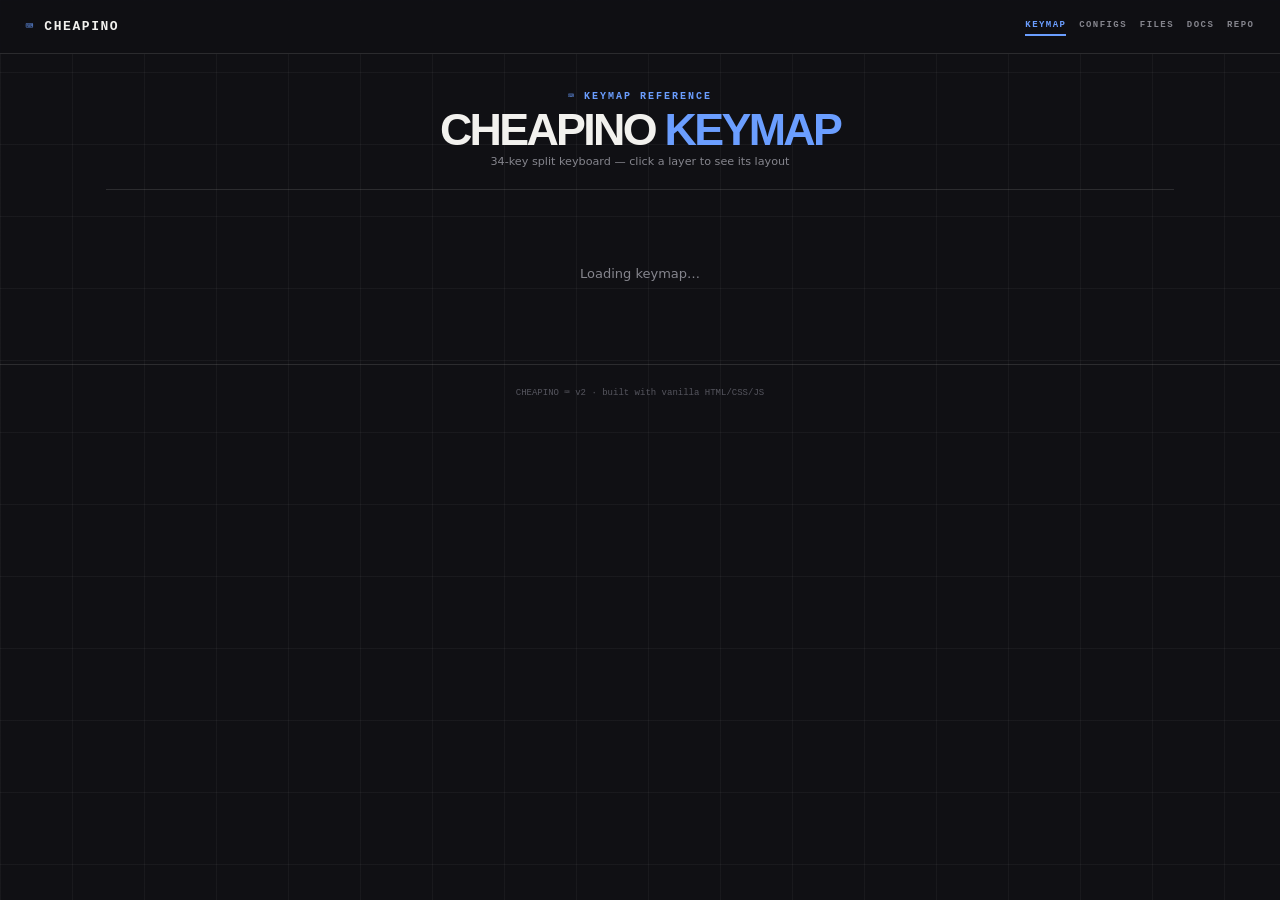
==== commit fbe34d2c: "feat: rebuild as SPA web app with keymap viewer, profile switching, docs, and file browser" ====
--- a/index.html
+++ b/index.html
@@ -1 +1,92 @@
-<!DOCTYPE html><html lang=en><head><meta charset=UTF-8><meta name=viewport content="width=device-width,initial-scale=1.0"><title>KEYMAP</title><style>:root{--bg:#101014;--s:#16161C;--s2:#1C1C24;--b:rgba(242,241,238,0.12);--t:#F2F1EE;--td:#85858D;--tm:#55555E;--bl:#6B9EFF;--bt:rgba(107,158,255,0.06);--bb:#F2F1EE;--bn:#6B9EFF;--bnm:#85858D;--bw:#55555E;--bbr:#383840}*{margin:0;padding:0;box-sizing:border-box}body{background:var(--bg);background-image:linear-gradient(rgba(242,241,238,0.045) 1px,transparent 1px),linear-gradient(90deg,rgba(242,241,238,0.045) 1px,transparent 1px);background-size:72px 72px;color:var(--t);font-family:system-ui,sans-serif;min-height:100vh}.wrap{max-width:960px;margin:0 auto;padding:0 16px}.nav{position:sticky;top:0;z-index:100;background:rgba(16,16,20,0.92);border-bottom:1px solid var(--b);height:clamp(52px,6vh,68px);display:flex;align-items:center;justify-content:space-between;padding:0 clamp(12px,2vw,32px)}.nav .br{font:700 13px/1 'Courier New',monospace;text-transform:uppercase;letter-spacing:.12em;color:var(--t)}.nav .br .ac{color:var(--bl)}.nav .mi{font:600 9px/1 'Courier New',monospace;text-transform:uppercase;letter-spacing:.16em;color:var(--td);display:flex;gap:clamp(8px,1.2vw,20px)}.nav .mi span:hover{color:var(--t)}.nav .btn{font:700 9px/1 'Courier New',monospace;background:var(--t);color:var(--bg);padding:8px 14px;border:none}.hero{text-align:center;padding:clamp(24px,4vw,48px) 0 clamp(14px,2vw,28px);border-bottom:1px solid var(--b);margin-bottom:clamp(10px,1.2vw,20px)}.hero .lbl{font:700 10px/1 'Courier New',monospace;text-transform:uppercase;letter-spacing:.2em;color:var(--bl);margin-bottom:clamp(4px,.5vw,8px)}.hero h1{font:900 clamp(1.8rem,5vw,3.2rem)/.9 'Arial Black',sans-serif;text-transform:uppercase;letter-spacing:-.06em;color:var(--t)}.hero h1 .ac{color:var(--bl)}.hero .sub{font:500 clamp(.7rem,.9vw,.9rem)/1.4 system-ui,sans-serif;color:var(--td);margin-top:clamp(4px,.4vw,8px)}.lbar{display:flex;justify-content:center;gap:clamp(6px,1.2vw,20px);flex-wrap:wrap;padding:clamp(6px,.6vw,12px);margin:clamp(4px,.4vw,8px) 0;border:1px solid var(--b)}.lbar span{display:inline-flex;align-items:center;gap:5px;font:600 9px/1 'Courier New',monospace;text-transform:uppercase;letter-spacing:.16em;color:var(--td)}.lbar .sw{display:inline-block;width:9px;height:9px}.grid{display:grid;grid-template-columns:1fr;gap:1px;max-width:960px;margin:0 auto;border:1px solid var(--b);background:var(--b)}.sec{background:var(--s);padding:clamp(10px,1vw,20px);transition:border-color .25s,background .25s,transform .25s}.sec:hover{border-color:var(--bl);background:var(--bt);transform:translateY(-2px)}.sec .hdr{display:flex;align-items:center;justify-content:space-between;margin-bottom:clamp(4px,.4vw,8px)}.sec .idx{font:700 10px/1 'Courier New',monospace;color:var(--bl);letter-spacing:.16em}.sec .lt{font:800 clamp(.65rem,.85vw,.9rem)/1.15 'Arial Black',sans-serif;text-transform:uppercase;letter-spacing:-.02em;color:var(--t)}.sec .lt .sb{font:600 8px/1 'Courier New',monospace;color:var(--td);letter-spacing:.12em}.tg{cursor:pointer;background:var(--b);border:none;color:var(--t);width:20px;height:20px;font:700 14px/1 'Courier New',monospace;display:flex;align-items:center;justify-content:center;flex-shrink:0}.tg:hover{background:var(--t);color:var(--bg)}.sec .tg::after{content:'+'}.sec.exp .tg::after{content:'Ã¢Ë†â€™'}.sec.exp .key{width:clamp(80px,12vmin,150px)!important;height:clamp(80px,12vmin,150px)!important;font-size:clamp(1rem,1.6vw,2.2rem)!important;border-width:2px}.sec.exp .key.sm{width:clamp(60px,9vmin,110px)!important;height:clamp(60px,9vmin,110px)!important;font-size:clamp(.8rem,1.2vw,1.6rem)!important}.sec.exp .key.l2{font-size:clamp(.85rem,1.3vw,1.8rem)!important}.sec.exp .key.sm.l2{font-size:clamp(.85rem,1.3vw,1.8rem)!important}.sec.exp .key.l3{font-size:clamp(.7rem,1vw,1.4rem)!important}.sec.exp .key.sm.l3{font-size:clamp(.7rem,1vw,1.4rem)!important}.sec.exp .ab{height:clamp(3px,.4vw,5px)!important}.sec.exp .key.sm .ab{height:clamp(2px,.3vw,4px)!important}.kb{display:flex;justify-content:center;gap:clamp(6px,.8vw,16px)}.hf{display:flex;flex-direction:column}.mb{display:flex;gap:1px}.cl{display:flex;flex-direction:column;gap:1px}.tc{display:flex;gap:1px;margin-top:2px;align-items:flex-start}.hf.lt .tc{align-self:flex-end;margin-right:clamp(3px,.3vw,6px)}.hf.rt .tc{align-self:flex-start;margin-left:clamp(3px,.3vw,6px)}.key{width:clamp(44px,5vmin,64px);height:clamp(44px,5vmin,64px);border:1px solid var(--b);background:var(--s2);display:flex;align-items:center;justify-content:center;font:500 clamp(.55rem,.65vw,.8rem)/1.1 system-ui,sans-serif;text-align:center;position:relative;color:var(--t)}.key.sm{width:clamp(32px,3.5vmin,48px);height:clamp(32px,3.5vmin,48px);font:500 clamp(.42rem,.45vw,.6rem)/1.1 system-ui,sans-serif}.key.l2{font-weight:600;font-size:clamp(.5rem,.5vw,.65rem)}.key.sm.l2{font-size:clamp(.38rem,.38vw,.5rem)}.key.l3{font-weight:500;font-size:clamp(.42rem,.45vw,.55rem)}.key.sm.l3{font-size:clamp(.32rem,.32vw,.42rem)}.ab{position:absolute;top:0;left:0;right:0;height:2px}.key.sm .ab{height:1.5px}.ab.bar-base{background:var(--bb)}.ab.bar-nav{background:var(--bn)}.ab.bar-num{background:var(--bnm)}.ab.bar-win{background:var(--bw)}.ab.bar-bro{background:var(--bbr)}.key.trns{background:rgba(16,16,20,0.5);border:1px dashed rgba(242,241,238,0.2);color:var(--tm);opacity:.7}.key.trns .ab{display:none}.lbl{padding:0 1px}.ftr{margin-top:clamp(12px,1.5vw,24px);border-top:1px solid var(--b);padding:clamp(10px,1vw,18px) 0;display:flex;justify-content:space-between;flex-wrap:wrap;font:600 9px/1.5 'Courier New',monospace;letter-spacing:.12em;text-transform:uppercase;color:var(--td);gap:4px 12px}.ftr b{color:var(--t)}.rlr{position:fixed;right:0;top:0;width:clamp(20px,4vw,56px);height:100vh;border-left:1px solid var(--b);pointer-events:none;z-index:50}.rlr .fl{position:absolute;top:0;left:-1px;width:3px;background:var(--bl);box-shadow:0 0 8px var(--bl);transition:height .1s linear}.rlr .tk{position:absolute;right:3px;font:600 7px/1 'Courier New',monospace;color:var(--tm)}@media(max-width:480px){.key{width:clamp(32px,10vw,44px);height:clamp(32px,10vw,44px);font-size:clamp(.4rem,3vw,.55rem)}.key.sm{width:clamp(24px,7vw,34px);height:clamp(24px,7vw,34px);font-size:clamp(.32rem,2.5vw,.42rem)}.rlr{display:none}.nav .mi{display:none}}</style></head><body><nav class=nav><div class=br><span class=ac>//</span> KEYMAP</div><div class=mi><span>LAYERS</span><span><a href=design.html style=color:inherit;text-decoration:none>DESIGN</a></span></div></nav><div class=wrap><div class=hero><div class=lbl>36-KEY SPLIT KEYBOARD</div><h1>KEY<span class=ac>MAP</span></h1><div class=lbar><span><span class=sw style=background:var(--bb)></span>Base</span><span><span class=sw style=background:var(--bnm)></span>Numbers</span><span><span class=sw style=background:var(--bbr)></span>Mouse</span><span><span class=sw style=background:var(--bn)></span>Nav</span><span><span class=sw style=background:var(--bw)></span>Windows</span></div></div><div class=grid><div class=sec><div class=hdr><div class=idx>01 Ã‚Â· BASE</div><button class=tg onclick="this.parentElement.parentElement.classList.toggle('exp')"></button></div><div class=lt>QWERTY <span class=sb>Default</span></div><div class=kb id=b></div></div><div class=sec><div class=hdr><div class=idx>02 Ã‚Â· NUM</div><button class=tg onclick="this.parentElement.parentElement.classList.toggle('exp')"></button></div><div class=lt>NUMBERS + SYMBOLS <span class=sb>HOLD L-1</span></div><div class=kb id=nm></div></div><div class=sec><div class=hdr><div class=idx>03 Ã‚Â· MOUSE</div><button class=tg onclick="this.parentElement.parentElement.classList.toggle('exp')"></button></div><div class=lt>MOUSE + BROWSER <span class=sb>TAP L-1</span></div><div class=kb id=br></div></div><div class=sec><div class=hdr><div class=idx>04 Ã‚Â· NAV</div><button class=tg onclick="this.parentElement.parentElement.classList.toggle('exp')"></button></div><div class=lt>NAV + EDIT <span class=sb>HOLD L-2</span></div><div class=kb id=nv></div></div><div class=sec><div class=hdr><div class=idx>05 Ã‚Â· WIN</div><button class=tg onclick="this.parentElement.parentElement.classList.toggle('exp')"></button></div><div class=lt>WINDOWS <span class=sb>TAP L-2</span></div><div class=kb id=wn></div></div></div><div class=ftr><span><b>Ã‚Â·</b> transparent</span><span><b>Ã¢â€ ÂÃ¢â€ â€œÃ¢â€ â€˜Ã¢â€ â€™</b> vim hjkl</span><span><b>Word</b> jump</span><span><b>Sticky</b> tap then key</span><span><b>Snap</b> halves</span><span><b>THUMB</b> hold / tap</span><span><b>Knob</b> vol Ã‚Â· track</span></div></div><div class=rlr id=rlr><div class=fl id=fl></div><script>var SL=[5,3,0,-2,-5],SS=[3,2,0,-1,-3],TL=[0,6,12],TS=[0,4,8];var D='Ã‚Â·';var K={};K.base={a:'bar-base',l:[['Q','W','E','R','T'],['A','S','D','F','G'],['Z','X','C','V','B']],lt:['Enter','THUMB 1\nhold=Num\ntap=Browser','THUMB 2\nhold=Nav\ntap=Windows'],rt:['Shift','Space','Bksp'],r:[['Y','U','I','O','P'],['H','J','K','L',';'],['N','M',',','.','/']]};K.num={a:'bar-num',l:[['1','2','3','4','5'],['F1','F2','F3','F4','F5\nRefresh'],[D,D,D,D,'Sticky\nSHIFT']],lt:[D,D,D],rt:[D,D,D],r:[['6','7','8','9','0'],['-','_','=','[',']'],['\\',"'",'`','Num\n-','Num\n+']]};K.bro={a:'bar-bro',l:[['History','Bookmark','Forward','Back','Escape'],['Delete\ntab','New\ntab','Address\nbar','F5\nRefresh','F11\nFull\nscreen'],[D,D,D,D,D]],lt:[D,'tap=Base\nhold=Num',D],rt:[D,D,D],r:[['Wheel\n\u2190','Wheel\n\u2193','Wheel\n\u2191','Wheel\n\u2192',D],['Mouse\n\u2190','Mouse\n\u2193','Mouse\n\u2191','Mouse\n\u2192',D],[D,'Left\nclick','Right\nclick','Middle\nclick',D]]};K.nav={a:'bar-nav',l:[['Sticky\nWIN','Sticky\nCTRL','Sticky\nALT','Tab','Esc'],['Select\nAll','Address\nbar','Paste','Copy','Cut'],['Undo','Redo','Home','End','Sticky\nSHIFT']],lt:[D,D,D],rt:[D,D,D],r:[['Word\n\u2190','PgDn','PgUp','Word\n\u2192',D],['\u2190','\u2193','\u2191','\u2192',D],[D,'Del\nword','Delete',D,D]]};K.win={a:'bar-win',l:[['Close\ntab','New\ntab','Next\ntab','Prev\ntab','Esc'],['Close\ndesktop','New\ndesktop','Desktop\n\u25C0','Desktop\n\u25B6','Snipping\ntool'],['Close\nwindow','New\nwindow','Next\nwin\n(Alt)','Prev\nwin\n(Alt)','Tab']],lt:[D,D,'tap=Base\nhold=Nav'],rt:[D,D,D],r:[['Mon\n\u25C0','Un-\nstretch','Stretch\nheight','Mon\n\u25B6','Task\nview'],['Snap\n\u25C0','Restore/\nMinimise','Maximise','Snap\n\u25B6','Snap\nlayouts'],['Project','Show\ndesktop','Reopen\ntab','Screenshot','Explorer']]};function k(e,s,a){var d=document.createElement('div');d.className='key'+(s?' '+s:'');var n=e.split('\n');if(n.length===2)d.classList.add('l2');else if(n.length>=3)d.classList.add('l3');if(e===D){d.classList.add('trns');d.textContent=D;return d;}var b=document.createElement('div');b.className='ab '+a;d.appendChild(b);var l=document.createElement('div');l.className='lbl';for(var i=0;i<n.length;i++){if(i>0)l.appendChild(document.createElement('br'));l.appendChild(document.createTextNode(n[i]));}d.appendChild(l);return d;}function R(id,v,sz){var c=document.getElementById(id),st=sz==='lg'?SL:SS,th=sz==='lg'?TL:TS,s=sz==='lg'?'':'sm';var h=document.createElement('div');h.className='hf lt';var m=document.createElement('div');m.className='mb'+(s?' '+s:'');for(var c2=0;c2<5;c2++){var cd=document.createElement('div');cd.className='cl'+(s?' '+s:'');cd.style.marginTop=st[c2]+'px';for(var r=0;r<3;r++)cd.appendChild(k(v.l[r][c2],s,v.a));m.appendChild(cd);}h.appendChild(m);var t=document.createElement('div');t.className='tc'+(s?' '+s:'');for(var i=0;i<3;i++){var k2=k(v.lt[2-i],s,v.a);k2.style.marginTop=th[2-i]+'px';t.appendChild(k2);}h.appendChild(t);c.appendChild(h);var h2=document.createElement('div');h2.className='hf rt';var m2=document.createElement('div');m2.className='mb'+(s?' '+s:'');for(var c3=0;c3<5;c3++){var cd2=document.createElement('div');cd2.className='cl'+(s?' '+s:'');cd2.style.marginTop=st[4-c3]+'px';for(var r2=0;r2<3;r2++)cd2.appendChild(k(v.r[r2][c3],s,v.a));m2.appendChild(cd2);}h2.appendChild(m2);var t2=document.createElement('div');t2.className='tc'+(s?' '+s:'');for(var j=0;j<3;j++){var k3=k(v.rt[j],s,v.a);k3.style.marginTop=th[j]+'px';t2.appendChild(k3);}h2.appendChild(t2);c.appendChild(h2);}R('b',K.base,'lg');R('nm',K.num,'sm');R('br',K.bro,'sm');R('nv',K.nav,'sm');R('wn',K.win,'sm');(function(){var rl=document.getElementById('rlr'),fl=document.getElementById('fl');for(var i=0;i<=100;i+=5){var t=document.createElement('div');t.className='tk';t.style.top=i+'%';t.textContent=i%10===0?i+'%':'';rl.appendChild(t);}function up(){var s=document.documentElement.scrollTop||document.body.scrollTop;var h=document.documentElement.scrollHeight-document.documentElement.clientHeight;fl.style.height=(Math.min(s/h,1)*100)+'vh';}window.addEventListener('scroll',up);up();})();</script></body></html>
+<!DOCTYPE html>
+<html lang="en">
+<head>
+<meta charset="UTF-8">
+<meta name="viewport" content="width=device-width,initial-scale=1.0">
+<title>CHEAPINO — Keymap Reference</title>
+<link rel="stylesheet" href="css/app.css">
+</head>
+<body>
+
+<!-- ─── Nav ─── -->
+<nav class="nav">
+  <div class="br"><span class="ac">⌨</span> CHEAPINO</div>
+  <div class="mi">
+    <a data-panel="keymap" href="#keymap" class="active">Keymap</a>
+    <a data-panel="configs" href="#configs">Configs</a>
+    <a data-panel="files" href="#files">Files</a>
+    <a data-panel="docs" href="#docs">Docs</a>
+    <a data-panel="repo" href="#repo">Repo</a>
+  </div>
+</nav>
+
+<div class="wrap">
+
+<!-- ═══ KEYMAP PANEL ═══ -->
+<section id="keymap" class="panel active">
+  <div class="hero">
+    <div class="lbl">⌨ Keymap Reference</div>
+    <h1>CHEAPINO <span class="ac">KEYMAP</span></h1>
+    <div class="sub">34-key split keyboard — click a layer to see its layout</div>
+  </div>
+  <div id="layer-tabs" class="layer-tabs"></div>
+  <div id="keymap-visual">
+    <div class="empty-state"><p>Loading keymap…</p></div>
+  </div>
+</section>
+
+<!-- ═══ CONFIGS PANEL ═══ -->
+<section id="configs" class="panel">
+  <div class="hero">
+    <div class="lbl">⚙ Configurations</div>
+    <h1>PROFILES &amp; <span class="ac">CONFIGS</span></h1>
+    <div class="sub">Select a profile to view its keymap</div>
+  </div>
+  <div id="configs-list"></div>
+</section>
+
+<!-- ═══ FILES PANEL ═══ -->
+<section id="files" class="panel">
+  <div class="hero">
+    <div class="lbl">📁 Files</div>
+    <h1>REPOSITORY <span class="ac">FILES</span></h1>
+    <div class="sub">Browse keyboard layouts, firmware, and metadata</div>
+  </div>
+  <div class="sec">
+    <div id="files-tree"></div>
+  </div>
+</section>
+
+<!-- ═══ DOCS PANEL ═══ -->
+<section id="docs" class="panel">
+  <div class="hero">
+    <div class="lbl">📖 Documentation</div>
+    <h1>HOW TO USE <span class="ac">CHEAPINO</span></h1>
+    <div class="sub">Layer system, flashing guide, and layout loading</div>
+  </div>
+  <div id="docs-content"></div>
+</section>
+
+<!-- ═══ REPO PANEL ═══ -->
+<section id="repo" class="panel">
+  <div class="hero">
+    <div class="lbl">🔗 Repository</div>
+    <h1>GITHUB <span class="ac">REPO</span></h1>
+    <div class="sub">Source code, issues, and contributions</div>
+  </div>
+  <div class="repo-card">
+    <div class="repo-icon">🐙</div>
+    <h2>cheapino-cheatsheet</h2>
+    <p>Cheapino v2 interactive keymap reference — monochrome responsive cheat sheet</p>
+    <a class="btn" href="https://github.com/Nerouse/cheapino-cheatsheet" target="_blank">View on GitHub</a>
+    <div class="clone">git clone https://github.com/Nerouse/cheapino-cheatsheet.git</div>
+  </div>
+</section>
+
+</div>
+
+<footer class="footer">CHEAPINO ⌨ v2 · built with vanilla HTML/CSS/JS</footer>
+
+<script src="js/app.js"></script>
+</body>
+</html>
--- a/css/app.css
+++ b/css/app.css
@@ -0,0 +1,435 @@
+/* ═══════════════════════════════════════════════
+   cheapino-cheatsheet — App Styles
+   ═══════════════════════════════════════════════ */
+
+:root {
+  --bg: #101014;
+  --s: #16161C;
+  --s2: #1C1C24;
+  --b: rgba(242, 241, 238, 0.12);
+  --t: #F2F1EE;
+  --td: #85858D;
+  --tm: #55555E;
+  --bl: #6B9EFF;
+  --bt: rgba(107, 158, 255, 0.06);
+  --bb: #F2F1EE;
+  --bn: #6B9EFF;
+  --bnm: #85858D;
+  --bw: #55555E;
+  --bbr: #383840;
+}
+
+* { margin: 0; padding: 0; box-sizing: border-box; }
+
+body {
+  background: var(--bg);
+  background-image:
+    linear-gradient(rgba(242,241,238,0.045) 1px, transparent 1px),
+    linear-gradient(90deg, rgba(242,241,238,0.045) 1px, transparent 1px);
+  background-size: 72px 72px;
+  color: var(--t);
+  font-family: system-ui, -apple-system, sans-serif;
+  min-height: 100vh;
+}
+
+/* ─── Navigation ─── */
+.nav {
+  position: sticky;
+  top: 0; z-index: 100;
+  background: rgba(16,16,20,0.92);
+  backdrop-filter: blur(8px);
+  border-bottom: 1px solid var(--b);
+  height: clamp(52px, 6vh, 68px);
+  display: flex;
+  align-items: center;
+  justify-content: space-between;
+  padding: 0 clamp(12px, 2vw, 32px);
+}
+.nav .br {
+  font: 700 13px/1 'Courier New', monospace;
+  text-transform: uppercase;
+  letter-spacing: .12em;
+  color: var(--t);
+  white-space: nowrap;
+}
+.nav .br .ac { color: var(--bl); }
+.nav .mi {
+  font: 600 9px/1 'Courier New', monospace;
+  text-transform: uppercase;
+  letter-spacing: .16em;
+  color: var(--td);
+  display: flex;
+  gap: clamp(6px, 1vw, 18px);
+  overflow-x: auto;
+  -webkit-overflow-scrolling: touch;
+}
+.nav .mi a {
+  color: inherit;
+  text-decoration: none;
+  padding: 4px 0;
+  border-bottom: 2px solid transparent;
+  transition: color 0.15s, border-color 0.15s;
+  white-space: nowrap;
+  cursor: pointer;
+}
+.nav .mi a:hover { color: var(--t); }
+.nav .mi a.active {
+  color: var(--bl);
+  border-bottom-color: var(--bl);
+}
+
+/* ─── Layout ─── */
+.wrap { max-width: 1100px; margin: 0 auto; padding: 0 16px; }
+
+/* ─── Hero ─── */
+.hero {
+  text-align: center;
+  padding: clamp(20px, 3vw, 40px) 0 clamp(12px, 1.5vw, 24px);
+  border-bottom: 1px solid var(--b);
+  margin-bottom: clamp(10px, 1.2vw, 20px);
+}
+.hero .lbl {
+  font: 700 10px/1 'Courier New', monospace;
+  text-transform: uppercase;
+  letter-spacing: .2em;
+  color: var(--bl);
+  margin-bottom: clamp(4px, .5vw, 8px);
+}
+.hero h1 {
+  font: 900 clamp(1.6rem, 4vw, 2.8rem)/.9 'Arial Black', sans-serif;
+  text-transform: uppercase;
+  letter-spacing: -.06em;
+  color: var(--t);
+}
+.hero h1 .ac { color: var(--bl); }
+.hero .sub {
+  font: 500 clamp(.7rem, .85vw, .9rem)/1.4 system-ui, sans-serif;
+  color: var(--td);
+  margin-top: clamp(4px, .4vw, 8px);
+}
+
+/* ─── Sections ─── */
+.sec {
+  background: var(--s);
+  border-radius: 6px;
+  padding: 20px;
+  margin-bottom: 14px;
+}
+.sec h2 {
+  font: 800 1.1rem/1.1 'Arial Black', sans-serif;
+  text-transform: uppercase;
+  letter-spacing: -.02em;
+  color: var(--bl);
+  margin-bottom: 10px;
+}
+.sec h3 {
+  font: 700 .9rem/1.1 system-ui, sans-serif;
+  color: var(--t);
+  margin: 14px 0 6px;
+}
+.sec p, .sec li {
+  font: 400 .8rem/1.5 system-ui, sans-serif;
+  color: var(--td);
+  margin-bottom: 6px;
+}
+.sec ul { padding-left: 20px; }
+
+/* ─── Selectors ─── */
+.selector-row {
+  display: flex;
+  flex-wrap: wrap;
+  gap: 8px;
+  align-items: center;
+  margin-bottom: 16px;
+}
+.selector-row label {
+  font: 600 9px/1 'Courier New', monospace;
+  text-transform: uppercase;
+  letter-spacing: .16em;
+  color: var(--td);
+}
+.selector-row select,
+.selector-row button {
+  background: var(--s2);
+  color: var(--t);
+  border: 1px solid var(--b);
+  border-radius: 4px;
+  padding: 6px 12px;
+  font: 400 11px/1 system-ui, sans-serif;
+  cursor: pointer;
+  transition: border-color 0.15s;
+}
+.selector-row select:hover,
+.selector-row button:hover {
+  border-color: var(--bn);
+}
+.selector-row select:focus { outline: none; border-color: var(--bl); }
+
+/* ─── Keymap Grid ─── */
+.keyboard-wrap {
+  display: flex;
+  justify-content: center;
+  gap: 12px;
+  padding: 12px 0;
+  overflow-x: auto;
+}
+.half {
+  display: flex;
+  flex-direction: column;
+  gap: 4px;
+}
+.row {
+  display: flex;
+  gap: 4px;
+  justify-content: center;
+}
+.key {
+  width: clamp(38px, 7vw, 52px);
+  height: clamp(38px, 7vw, 52px);
+  display: flex;
+  align-items: center;
+  justify-content: center;
+  background: var(--s2);
+  border: 1px solid var(--bbr);
+  border-radius: 4px;
+  font: 500 8px/1.1 'Courier New', monospace;
+  color: var(--td);
+  text-align: center;
+  padding: 2px;
+  transition: background 0.2s, border-color 0.2s, color 0.2s;
+  word-break: break-word;
+  cursor: default;
+  position: relative;
+}
+.key.empty { opacity: 0; pointer-events: none; border-color: transparent; }
+.key.thumb { border-color: var(--bn); border-width: 1.5px; }
+.key.alpha { color: var(--t); font-size: 9px; }
+.key.mod { border-color: var(--bl); }
+.key.layer { background: rgba(107,158,255,0.08); border-color: var(--bl); color: var(--bl); }
+.key.transparent { color: var(--tm); font-style: italic; font-size: 7px; }
+.key .label { max-width: 100%; overflow: hidden; }
+.key .kc { font-size: 6px; color: var(--tm); position: absolute; bottom: 1px; right: 2px; }
+
+/* ─── Layer Tabs ─── */
+.layer-tabs {
+  display: flex;
+  flex-wrap: wrap;
+  gap: 6px;
+  justify-content: center;
+  margin: 12px 0;
+}
+.layer-tab {
+  font: 600 9px/1 'Courier New', monospace;
+  text-transform: uppercase;
+  letter-spacing: .08em;
+  padding: 6px 14px;
+  border: 1px solid var(--b);
+  border-radius: 4px;
+  background: var(--s2);
+  color: var(--td);
+  cursor: pointer;
+  transition: all 0.15s;
+}
+.layer-tab:hover { border-color: var(--bn); color: var(--t); }
+.layer-tab.active {
+  background: rgba(107,158,255,0.1);
+  border-color: var(--bl);
+  color: var(--bl);
+}
+
+/* ─── Config Cards ─── */
+.profile-grid {
+  display: grid;
+  grid-template-columns: repeat(auto-fill, minmax(240px, 1fr));
+  gap: 10px;
+}
+.profile-card {
+  background: var(--s2);
+  border: 1px solid var(--b);
+  border-radius: 6px;
+  padding: 14px;
+  cursor: pointer;
+  transition: border-color 0.15s, background 0.15s;
+}
+.profile-card:hover { border-color: var(--bn); background: var(--s); }
+.profile-card.active { border-color: var(--bl); background: rgba(107,158,255,0.04); }
+.profile-card h3 {
+  font: 700 11px/1 'Courier New', monospace;
+  color: var(--t);
+  margin-bottom: 4px;
+}
+.profile-card .desc {
+  font: 400 9px/1.3 system-ui, sans-serif;
+  color: var(--td);
+}
+.profile-card .badge {
+  display: inline-block;
+  font: 600 7px/1 'Courier New', monospace;
+  padding: 2px 6px;
+  border-radius: 3px;
+  background: var(--bt);
+  color: var(--bl);
+  margin-top: 6px;
+  text-transform: uppercase;
+  letter-spacing: .1em;
+}
+
+/* ─── File Tree ─── */
+.file-tree {
+  font: 400 12px/1.8 'Courier New', monospace;
+}
+.file-tree .folder {
+  color: var(--bl);
+  cursor: pointer;
+}
+.file-tree .folder::before { content: '\25B6 '; font-size: 9px; }
+.file-tree .folder.open::before { content: '\25BC '; }
+.file-tree .file { color: var(--td); }
+.file-tree .file a {
+  color: var(--t);
+  text-decoration: none;
+  transition: color 0.15s;
+}
+.file-tree .file a:hover { color: var(--bl); }
+.file-tree .indent { padding-left: 24px; }
+.file-tree .tree-item { padding: 2px 0; }
+.file-tree .icon { margin-right: 6px; opacity: 0.5; }
+
+/* ─── Tables ─── */
+table {
+  width: 100%;
+  border-collapse: collapse;
+  font: 400 11px/1.3 system-ui, sans-serif;
+  margin: 8px 0;
+}
+table th, table td {
+  padding: 6px 10px;
+  border: 1px solid var(--b);
+  text-align: left;
+}
+table th {
+  background: var(--s2);
+  font: 700 9px/1 'Courier New', monospace;
+  text-transform: uppercase;
+  letter-spacing: .1em;
+  color: var(--bl);
+}
+table td { color: var(--td); }
+table td b { color: var(--t); }
+table .tag {
+  display: inline-block;
+  font: 600 8px/1 'Courier New', monospace;
+  padding: 2px 6px;
+  border-radius: 3px;
+  letter-spacing: .04em;
+}
+.tag.tg { background: rgba(107,158,255,0.12); color: var(--bl); }
+.tag.mo { background: rgba(167,139,250,0.12); color: #A78BFA; }
+.tag.to { background: rgba(245,158,11,0.12); color: #F59E0B; }
+
+/* ─── Flow Diagram ─── */
+.flow {
+  display: flex;
+  flex-wrap: wrap;
+  gap: 8px;
+  align-items: center;
+  justify-content: center;
+  padding: 14px 0;
+}
+.flow > div {
+  font: 500 11px/1.1 system-ui, sans-serif;
+  background: var(--s2);
+  border: 1px solid var(--b);
+  border-radius: 6px;
+  padding: 10px 14px;
+  text-align: center;
+}
+.flow .arr {
+  font: 600 8px/1 'Courier New', monospace;
+  color: var(--bl);
+  background: none;
+  border: none;
+  padding: 4px 8px;
+}
+
+/* ─── Code / Tags ─── */
+code {
+  font: 400 11px/1.3 'Courier New', monospace;
+  background: var(--s2);
+  border: 1px solid var(--b);
+  border-radius: 3px;
+  padding: 2px 5px;
+  color: var(--bl);
+}
+
+/* ─── Empty State ─── */
+.empty-state {
+  text-align: center;
+  padding: 48px 24px;
+  color: var(--td);
+}
+.empty-state p { font: 400 13px/1.4 system-ui, sans-serif; margin-bottom: 8px; }
+
+/* ─── Repo Page ─── */
+.repo-card {
+  background: var(--s2);
+  border: 1px solid var(--b);
+  border-radius: 8px;
+  padding: 24px;
+  text-align: center;
+  max-width: 420px;
+  margin: 24px auto;
+}
+.repo-card .repo-icon { font-size: 32px; margin-bottom: 12px; }
+.repo-card h2 { font: 800 1.1rem/1.1 'Arial Black', sans-serif; color: var(--t); margin-bottom: 6px; }
+.repo-card p { font: 400 11px/1.4 system-ui, sans-serif; color: var(--td); margin-bottom: 16px; }
+.repo-card .btn {
+  display: inline-block;
+  font: 700 10px/1 'Courier New', monospace;
+  text-transform: uppercase;
+  letter-spacing: .12em;
+  padding: 10px 20px;
+  background: var(--bl);
+  color: var(--bg);
+  text-decoration: none;
+  border-radius: 4px;
+  transition: opacity 0.15s;
+}
+.repo-card .btn:hover { opacity: 0.85; }
+.repo-card .clone {
+  font: 400 11px/1.3 'Courier New', monospace;
+  background: var(--s);
+  border: 1px solid var(--b);
+  border-radius: 4px;
+  padding: 8px 12px;
+  margin-top: 12px;
+  color: var(--td);
+  user-select: all;
+}
+
+/* ─── Panel Routing ─── */
+.panel { display: none; }
+.panel.active { display: block; }
+
+/* ─── Footer ─── */
+.footer {
+  text-align: center;
+  padding: 24px;
+  font: 400 9px/1 'Courier New', monospace;
+  color: var(--tm);
+  border-top: 1px solid var(--b);
+  margin-top: 24px;
+}
+
+/* ─── Responsive ─── */
+@media (max-width: 640px) {
+  .key { width: clamp(30px, 10vw, 40px); height: clamp(30px, 10vw, 40px); font-size: 6px; }
+  .key .kc { display: none; }
+  .half { gap: 3px; }
+  .row { gap: 3px; }
+  .keyboard-wrap { gap: 8px; }
+  .profile-grid { grid-template-columns: 1fr; }
+  .nav .mi { font-size: 8px; gap: 4px; }
+  table { font-size: 9px; }
+  table th, table td { padding: 4px 6px; }
+}
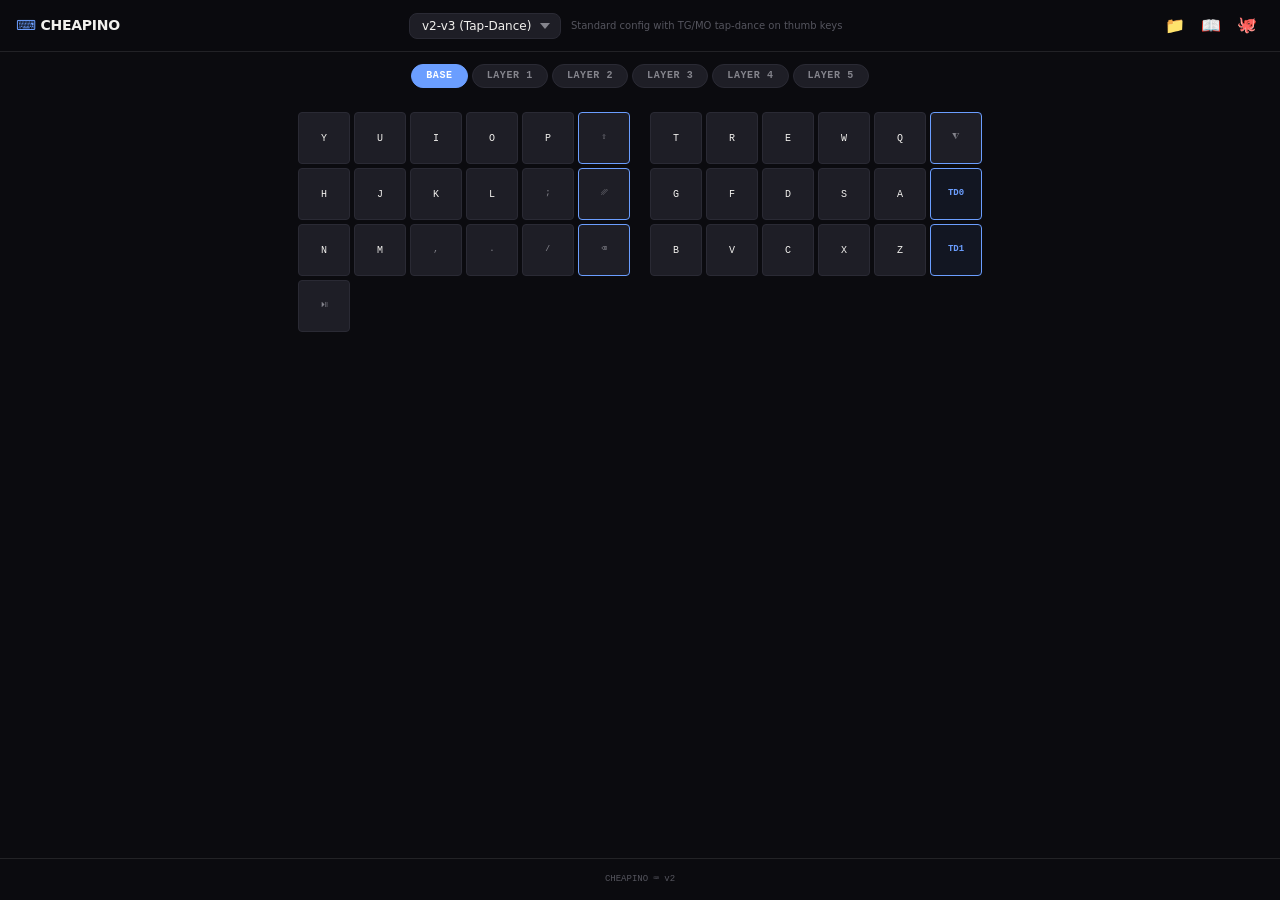
==== commit 4f729855: "redesign: all-in-one dashboard with drawer, profile dropdown, always-visible keymap" ====
--- a/index.html
+++ b/index.html
@@ -7,85 +7,48 @@
 <link rel="stylesheet" href="css/app.css">
 </head>
 <body>
+<noscript><div style="padding:32px;text-align:center;color:#85858D;font-family:system-ui,sans-serif"><p>⚠ JavaScript is required for this app. Please enable it.</p></div></noscript>
 
-<!-- ─── Nav ─── -->
-<nav class="nav">
-  <div class="br"><span class="ac">⌨</span> CHEAPINO</div>
-  <div class="mi">
-    <a data-panel="keymap" href="#keymap" class="active">Keymap</a>
-    <a data-panel="configs" href="#configs">Configs</a>
-    <a data-panel="files" href="#files">Files</a>
-    <a data-panel="docs" href="#docs">Docs</a>
-    <a data-panel="repo" href="#repo">Repo</a>
+<!-- ═══ HEADER ═══ -->
+<header class="topbar">
+  <div class="topbar-l">
+    <span class="topbar-brand"><span class="ac">⌨</span> CHEAPINO</span>
   </div>
-</nav>
+  <div class="topbar-c">
+    <select id="profile-select" class="profile-dropdown" aria-label="Select profile"></select>
+    <span id="profile-desc" class="profile-desc"></span>
+  </div>
+  <div class="topbar-r">
+    <button class="icobtn" id="btn-files" title="Browse files">📁</button>
+    <button class="icobtn" id="btn-docs" title="Documentation">📖</button>
+    <a class="icobtn" href="https://github.com/Nerouse/cheapino-cheatsheet" target="_blank" title="GitHub repo">🐙</a>
+  </div>
+</header>
 
-<div class="wrap">
+<!-- ═══ LAYER TABS ═══ -->
+<div id="layer-tabs" class="layer-tabs"></div>
 
-<!-- ═══ KEYMAP PANEL ═══ -->
-<section id="keymap" class="panel active">
-  <div class="hero">
-    <div class="lbl">⌨ Keymap Reference</div>
-    <h1>CHEAPINO <span class="ac">KEYMAP</span></h1>
-    <div class="sub">34-key split keyboard — click a layer to see its layout</div>
-  </div>
-  <div id="layer-tabs" class="layer-tabs"></div>
+<!-- ═══ KEYBOARD VISUAL ═══ -->
+<main class="keymap-area">
   <div id="keymap-visual">
     <div class="empty-state"><p>Loading keymap…</p></div>
   </div>
-</section>
+</main>
 
-<!-- ═══ CONFIGS PANEL ═══ -->
-<section id="configs" class="panel">
-  <div class="hero">
-    <div class="lbl">⚙ Configurations</div>
-    <h1>PROFILES &amp; <span class="ac">CONFIGS</span></h1>
-    <div class="sub">Select a profile to view its keymap</div>
+<!-- ═══ DRAWER OVERLAY ═══ -->
+<div id="drawer-overlay" class="drawer-overlay"></div>
+
+<!-- ═══ DRAWER (Files / Docs) ═══ -->
+<aside id="drawer" class="drawer">
+  <div class="drawer-head">
+    <span id="drawer-title">Files</span>
+    <button id="drawer-close" class="icobtn">&times;</button>
   </div>
-  <div id="configs-list"></div>
-</section>
+  <div class="drawer-body" id="drawer-body"></div>
+</aside>
 
-<!-- ═══ FILES PANEL ═══ -->
-<section id="files" class="panel">
-  <div class="hero">
-    <div class="lbl">📁 Files</div>
-    <h1>REPOSITORY <span class="ac">FILES</span></h1>
-    <div class="sub">Browse keyboard layouts, firmware, and metadata</div>
-  </div>
-  <div class="sec">
-    <div id="files-tree"></div>
-  </div>
-</section>
-
-<!-- ═══ DOCS PANEL ═══ -->
-<section id="docs" class="panel">
-  <div class="hero">
-    <div class="lbl">📖 Documentation</div>
-    <h1>HOW TO USE <span class="ac">CHEAPINO</span></h1>
-    <div class="sub">Layer system, flashing guide, and layout loading</div>
-  </div>
-  <div id="docs-content"></div>
-</section>
-
-<!-- ═══ REPO PANEL ═══ -->
-<section id="repo" class="panel">
-  <div class="hero">
-    <div class="lbl">🔗 Repository</div>
-    <h1>GITHUB <span class="ac">REPO</span></h1>
-    <div class="sub">Source code, issues, and contributions</div>
-  </div>
-  <div class="repo-card">
-    <div class="repo-icon">🐙</div>
-    <h2>cheapino-cheatsheet</h2>
-    <p>Cheapino v2 interactive keymap reference — monochrome responsive cheat sheet</p>
-    <a class="btn" href="https://github.com/Nerouse/cheapino-cheatsheet" target="_blank">View on GitHub</a>
-    <div class="clone">git clone https://github.com/Nerouse/cheapino-cheatsheet.git</div>
-  </div>
-</section>
-
-</div>
-
-<footer class="footer">CHEAPINO ⌨ v2 · built with vanilla HTML/CSS/JS</footer>
+<!-- ═══ FOOTER ═══ -->
+<footer class="footer">CHEAPINO ⌨ v2</footer>
 
 <script src="js/app.js"></script>
 </body>
--- a/css/app.css
+++ b/css/app.css
@@ -1,198 +1,169 @@
-/* ═══════════════════════════════════════════════
-   cheapino-cheatsheet — App Styles
+﻿/* ═══════════════════════════════════════════════
+   cheapino-cheatsheet — Modern UI
    ═══════════════════════════════════════════════ */
 
 :root {
-  --bg: #101014;
-  --s: #16161C;
-  --s2: #1C1C24;
-  --b: rgba(242, 241, 238, 0.12);
-  --t: #F2F1EE;
-  --td: #85858D;
-  --tm: #55555E;
-  --bl: #6B9EFF;
-  --bt: rgba(107, 158, 255, 0.06);
-  --bb: #F2F1EE;
-  --bn: #6B9EFF;
-  --bnm: #85858D;
-  --bw: #55555E;
-  --bbr: #383840;
+  --bg: #0b0b0f;
+  --bg2: #111116;
+  --s: #18181e;
+  --s2: #1e1e26;
+  --b: rgba(242, 241, 238, 0.1);
+  --t: #f2f1ee;
+  --td: #85858d;
+  --tm: #55555e;
+  --bl: #6b9eff;
+  --bt: rgba(107, 158, 255, 0.08);
+  --bbr: #2a2a34;
+  --radius: 8px;
+  --radius-sm: 4px;
+  --font: system-ui, -apple-system, sans-serif;
+  --font-mono: 'SF Mono', 'Cascadia Code', 'Courier New', monospace;
 }
 
 * { margin: 0; padding: 0; box-sizing: border-box; }
 
 body {
   background: var(--bg);
-  background-image:
-    linear-gradient(rgba(242,241,238,0.045) 1px, transparent 1px),
-    linear-gradient(90deg, rgba(242,241,238,0.045) 1px, transparent 1px);
-  background-size: 72px 72px;
-  color: var(--t);
-  font-family: system-ui, -apple-system, sans-serif;
+  color: var(--t);
+  font-family: var(--font);
   min-height: 100vh;
-}
-
-/* ─── Navigation ─── */
-.nav {
+  display: flex;
+  flex-direction: column;
+  line-height: 1.4;
+}
+
+/* ═══ TOP BAR ═══ */
+.topbar {
   position: sticky;
-  top: 0; z-index: 100;
-  background: rgba(16,16,20,0.92);
-  backdrop-filter: blur(8px);
+  top: 0;
+  z-index: 100;
+  display: flex;
+  align-items: center;
+  justify-content: space-between;
+  gap: 12px;
+  padding: 0 16px;
+  height: 52px;
+  background: rgba(11, 11, 15, 0.88);
+  backdrop-filter: blur(12px);
   border-bottom: 1px solid var(--b);
-  height: clamp(52px, 6vh, 68px);
-  display: flex;
-  align-items: center;
-  justify-content: space-between;
-  padding: 0 clamp(12px, 2vw, 32px);
-}
-.nav .br {
-  font: 700 13px/1 'Courier New', monospace;
+}
+.topbar-l { flex-shrink: 0; }
+.topbar-brand {
+  font: 700 14px/1 var(--font);
+  letter-spacing: -0.02em;
+  color: var(--t);
+  white-space: nowrap;
+}
+.topbar-brand .ac { color: var(--bl); }
+.topbar-c {
+  flex: 1;
+  display: flex;
+  align-items: center;
+  gap: 10px;
+  max-width: 460px;
+  margin: 0 auto;
+}
+.profile-dropdown {
+  background: var(--s2);
+  color: var(--t);
+  border: 1px solid var(--bbr);
+  border-radius: var(--radius);
+  padding: 6px 28px 6px 12px;
+  font: 500 12px/1 var(--font);
+  cursor: pointer;
+  min-width: 140px;
+  max-width: 200px;
+  appearance: none;
+  background-image: url("data:image/svg+xml,%3Csvg xmlns='http://www.w3.org/2000/svg' width='10' height='6'%3E%3Cpath d='M0 0l5 6 5-6z' fill='%2385858d'/%3E%3C/svg%3E");
+  background-repeat: no-repeat;
+  background-position: right 10px center;
+  transition: border-color 0.15s;
+}
+.profile-dropdown:hover { border-color: var(--bl); }
+.profile-dropdown:focus { outline: none; border-color: var(--bl); box-shadow: 0 0 0 2px var(--bt); }
+.profile-dropdown option { background: var(--bg2); color: var(--t); }
+.profile-desc {
+  font: 400 10px/1 var(--font);
+  color: var(--tm);
+  white-space: nowrap;
+  overflow: hidden;
+  text-overflow: ellipsis;
+}
+.topbar-r {
+  flex-shrink: 0;
+  display: flex;
+  gap: 2px;
+}
+.icobtn {
+  display: inline-flex;
+  align-items: center;
+  justify-content: center;
+  width: 34px;
+  height: 34px;
+  border: none;
+  border-radius: var(--radius-sm);
+  background: transparent;
+  color: var(--td);
+  font-size: 16px;
+  cursor: pointer;
+  text-decoration: none;
+  transition: background 0.15s, color 0.15s;
+}
+.icobtn:hover { background: var(--s2); color: var(--t); }
+/* ═══ LAYER TABS ═══ */
+.layer-tabs {
+  display: flex;
+  flex-wrap: wrap;
+  gap: 4px;
+  justify-content: center;
+  padding: 12px 16px 8px;
+  position: sticky;
+  top: 52px;
+  z-index: 50;
+  background: var(--bg);
+}
+.layer-tab {
+  font: 600 10px/1 var(--font-mono);
+  letter-spacing: 0.06em;
   text-transform: uppercase;
-  letter-spacing: .12em;
-  color: var(--t);
-  white-space: nowrap;
-}
-.nav .br .ac { color: var(--bl); }
-.nav .mi {
-  font: 600 9px/1 'Courier New', monospace;
-  text-transform: uppercase;
-  letter-spacing: .16em;
+  padding: 6px 14px;
+  border: 1px solid var(--bbr);
+  border-radius: 20px;
+  background: var(--s2);
   color: var(--td);
-  display: flex;
-  gap: clamp(6px, 1vw, 18px);
+  cursor: pointer;
+  transition: all 0.15s;
+}
+.layer-tab:hover { border-color: var(--bl); color: var(--t); background: rgba(107, 158, 255, 0.04); }
+.layer-tab.active { background: var(--bl); border-color: var(--bl); color: #fff; font-weight: 700; }
+
+/* ═══ KEYMAP AREA ═══ */
+.keymap-area {
+  flex: 1;
+  display: flex;
+  align-items: flex-start;
+  justify-content: center;
+  padding: 8px 16px 32px;
+}
+.keyboard-wrap {
+  display: flex;
+  justify-content: center;
+  gap: clamp(8px, 2vw, 20px);
+  padding: 8px 0;
   overflow-x: auto;
-  -webkit-overflow-scrolling: touch;
-}
-.nav .mi a {
-  color: inherit;
-  text-decoration: none;
-  padding: 4px 0;
-  border-bottom: 2px solid transparent;
-  transition: color 0.15s, border-color 0.15s;
-  white-space: nowrap;
-  cursor: pointer;
-}
-.nav .mi a:hover { color: var(--t); }
-.nav .mi a.active {
-  color: var(--bl);
-  border-bottom-color: var(--bl);
-}
-
-/* ─── Layout ─── */
-.wrap { max-width: 1100px; margin: 0 auto; padding: 0 16px; }
-
-/* ─── Hero ─── */
-.hero {
-  text-align: center;
-  padding: clamp(20px, 3vw, 40px) 0 clamp(12px, 1.5vw, 24px);
-  border-bottom: 1px solid var(--b);
-  margin-bottom: clamp(10px, 1.2vw, 20px);
-}
-.hero .lbl {
-  font: 700 10px/1 'Courier New', monospace;
-  text-transform: uppercase;
-  letter-spacing: .2em;
-  color: var(--bl);
-  margin-bottom: clamp(4px, .5vw, 8px);
-}
-.hero h1 {
-  font: 900 clamp(1.6rem, 4vw, 2.8rem)/.9 'Arial Black', sans-serif;
-  text-transform: uppercase;
-  letter-spacing: -.06em;
-  color: var(--t);
-}
-.hero h1 .ac { color: var(--bl); }
-.hero .sub {
-  font: 500 clamp(.7rem, .85vw, .9rem)/1.4 system-ui, sans-serif;
-  color: var(--td);
-  margin-top: clamp(4px, .4vw, 8px);
-}
-
-/* ─── Sections ─── */
-.sec {
-  background: var(--s);
-  border-radius: 6px;
-  padding: 20px;
-  margin-bottom: 14px;
-}
-.sec h2 {
-  font: 800 1.1rem/1.1 'Arial Black', sans-serif;
-  text-transform: uppercase;
-  letter-spacing: -.02em;
-  color: var(--bl);
-  margin-bottom: 10px;
-}
-.sec h3 {
-  font: 700 .9rem/1.1 system-ui, sans-serif;
-  color: var(--t);
-  margin: 14px 0 6px;
-}
-.sec p, .sec li {
-  font: 400 .8rem/1.5 system-ui, sans-serif;
-  color: var(--td);
-  margin-bottom: 6px;
-}
-.sec ul { padding-left: 20px; }
-
-/* ─── Selectors ─── */
-.selector-row {
-  display: flex;
-  flex-wrap: wrap;
-  gap: 8px;
-  align-items: center;
-  margin-bottom: 16px;
-}
-.selector-row label {
-  font: 600 9px/1 'Courier New', monospace;
-  text-transform: uppercase;
-  letter-spacing: .16em;
-  color: var(--td);
-}
-.selector-row select,
-.selector-row button {
-  background: var(--s2);
-  color: var(--t);
-  border: 1px solid var(--b);
-  border-radius: 4px;
-  padding: 6px 12px;
-  font: 400 11px/1 system-ui, sans-serif;
-  cursor: pointer;
-  transition: border-color 0.15s;
-}
-.selector-row select:hover,
-.selector-row button:hover {
-  border-color: var(--bn);
-}
-.selector-row select:focus { outline: none; border-color: var(--bl); }
-
-/* ─── Keymap Grid ─── */
-.keyboard-wrap {
-  display: flex;
-  justify-content: center;
-  gap: 12px;
-  padding: 12px 0;
-  overflow-x: auto;
-}
-.half {
-  display: flex;
-  flex-direction: column;
-  gap: 4px;
-}
-.row {
-  display: flex;
-  gap: 4px;
-  justify-content: center;
-}
+}
+.half { display: flex; flex-direction: column; gap: 4px; }
+.row { display: flex; gap: 4px; justify-content: center; }
 .key {
-  width: clamp(38px, 7vw, 52px);
-  height: clamp(38px, 7vw, 52px);
+  width: clamp(36px, 7vw, 52px);
+  height: clamp(36px, 7vw, 52px);
   display: flex;
   align-items: center;
   justify-content: center;
   background: var(--s2);
   border: 1px solid var(--bbr);
-  border-radius: 4px;
-  font: 500 8px/1.1 'Courier New', monospace;
+  border-radius: var(--radius-sm);
+  font: 500 clamp(7px, 1.2vw, 9px)/1.1 var(--font-mono);
   color: var(--td);
   text-align: center;
   padding: 2px;
@@ -202,234 +173,100 @@
   position: relative;
 }
 .key.empty { opacity: 0; pointer-events: none; border-color: transparent; }
-.key.thumb { border-color: var(--bn); border-width: 1.5px; }
-.key.alpha { color: var(--t); font-size: 9px; }
+.key.thumb { border-color: var(--bl); border-width: 1.5px; }
+.key.alpha { color: var(--t); font-size: clamp(8px, 1.4vw, 10px); }
 .key.mod { border-color: var(--bl); }
-.key.layer { background: rgba(107,158,255,0.08); border-color: var(--bl); color: var(--bl); }
-.key.transparent { color: var(--tm); font-style: italic; font-size: 7px; }
+.key.layer { background: var(--bt); border-color: var(--bl); color: var(--bl); font-weight: 600; }
+.key.transparent { color: var(--tm); font-style: italic; font-size: clamp(6px, 1vw, 7px); }
 .key .label { max-width: 100%; overflow: hidden; }
-.key .kc { font-size: 6px; color: var(--tm); position: absolute; bottom: 1px; right: 2px; }
-
-/* ─── Layer Tabs ─── */
-.layer-tabs {
-  display: flex;
-  flex-wrap: wrap;
-  gap: 6px;
-  justify-content: center;
-  margin: 12px 0;
-}
-.layer-tab {
-  font: 600 9px/1 'Courier New', monospace;
+/* ═══ DRAWER ═══ */
+.drawer-overlay {
+  position: fixed;
+  inset: 0;
+  z-index: 200;
+  background: rgba(0,0,0,0.5);
+  opacity: 0;
+  pointer-events: none;
+  transition: opacity 0.25s;
+}
+.drawer-overlay.open { opacity: 1; pointer-events: auto; }
+.drawer {
+  position: fixed;
+  top: 0;
+  right: 0;
+  bottom: 0;
+  z-index: 201;
+  width: min(420px, 90vw);
+  background: var(--bg2);
+  border-left: 1px solid var(--b);
+  transform: translateX(100%);
+  transition: transform 0.3s cubic-bezier(0.16, 1, 0.3, 1);
+  display: flex;
+  flex-direction: column;
+}
+.drawer.open { transform: translateX(0); }
+.drawer-head {
+  display: flex;
+  align-items: center;
+  justify-content: space-between;
+  padding: 16px 20px;
+  border-bottom: 1px solid var(--b);
+}
+.drawer-head #drawer-title {
+  font: 700 14px/1 var(--font-mono);
   text-transform: uppercase;
-  letter-spacing: .08em;
-  padding: 6px 14px;
-  border: 1px solid var(--b);
-  border-radius: 4px;
-  background: var(--s2);
-  color: var(--td);
-  cursor: pointer;
-  transition: all 0.15s;
-}
-.layer-tab:hover { border-color: var(--bn); color: var(--t); }
-.layer-tab.active {
-  background: rgba(107,158,255,0.1);
-  border-color: var(--bl);
-  color: var(--bl);
-}
-
-/* ─── Config Cards ─── */
-.profile-grid {
-  display: grid;
-  grid-template-columns: repeat(auto-fill, minmax(240px, 1fr));
-  gap: 10px;
-}
-.profile-card {
-  background: var(--s2);
-  border: 1px solid var(--b);
-  border-radius: 6px;
-  padding: 14px;
-  cursor: pointer;
-  transition: border-color 0.15s, background 0.15s;
-}
-.profile-card:hover { border-color: var(--bn); background: var(--s); }
-.profile-card.active { border-color: var(--bl); background: rgba(107,158,255,0.04); }
-.profile-card h3 {
-  font: 700 11px/1 'Courier New', monospace;
-  color: var(--t);
-  margin-bottom: 4px;
-}
-.profile-card .desc {
-  font: 400 9px/1.3 system-ui, sans-serif;
-  color: var(--td);
-}
-.profile-card .badge {
-  display: inline-block;
-  font: 600 7px/1 'Courier New', monospace;
-  padding: 2px 6px;
-  border-radius: 3px;
-  background: var(--bt);
-  color: var(--bl);
-  margin-top: 6px;
-  text-transform: uppercase;
-  letter-spacing: .1em;
-}
-
-/* ─── File Tree ─── */
-.file-tree {
-  font: 400 12px/1.8 'Courier New', monospace;
-}
-.file-tree .folder {
-  color: var(--bl);
-  cursor: pointer;
-}
-.file-tree .folder::before { content: '\25B6 '; font-size: 9px; }
-.file-tree .folder.open::before { content: '\25BC '; }
-.file-tree .file { color: var(--td); }
-.file-tree .file a {
-  color: var(--t);
-  text-decoration: none;
-  transition: color 0.15s;
-}
-.file-tree .file a:hover { color: var(--bl); }
-.file-tree .indent { padding-left: 24px; }
-.file-tree .tree-item { padding: 2px 0; }
-.file-tree .icon { margin-right: 6px; opacity: 0.5; }
-
-/* ─── Tables ─── */
-table {
-  width: 100%;
-  border-collapse: collapse;
-  font: 400 11px/1.3 system-ui, sans-serif;
-  margin: 8px 0;
-}
-table th, table td {
-  padding: 6px 10px;
-  border: 1px solid var(--b);
-  text-align: left;
-}
-table th {
-  background: var(--s2);
-  font: 700 9px/1 'Courier New', monospace;
-  text-transform: uppercase;
-  letter-spacing: .1em;
-  color: var(--bl);
-}
-table td { color: var(--td); }
-table td b { color: var(--t); }
-table .tag {
-  display: inline-block;
-  font: 600 8px/1 'Courier New', monospace;
-  padding: 2px 6px;
-  border-radius: 3px;
-  letter-spacing: .04em;
-}
-.tag.tg { background: rgba(107,158,255,0.12); color: var(--bl); }
-.tag.mo { background: rgba(167,139,250,0.12); color: #A78BFA; }
-.tag.to { background: rgba(245,158,11,0.12); color: #F59E0B; }
-
-/* ─── Flow Diagram ─── */
-.flow {
-  display: flex;
-  flex-wrap: wrap;
-  gap: 8px;
-  align-items: center;
-  justify-content: center;
-  padding: 14px 0;
-}
-.flow > div {
-  font: 500 11px/1.1 system-ui, sans-serif;
-  background: var(--s2);
-  border: 1px solid var(--b);
-  border-radius: 6px;
-  padding: 10px 14px;
-  text-align: center;
-}
-.flow .arr {
-  font: 600 8px/1 'Courier New', monospace;
-  color: var(--bl);
-  background: none;
-  border: none;
-  padding: 4px 8px;
-}
-
-/* ─── Code / Tags ─── */
-code {
-  font: 400 11px/1.3 'Courier New', monospace;
-  background: var(--s2);
-  border: 1px solid var(--b);
-  border-radius: 3px;
-  padding: 2px 5px;
-  color: var(--bl);
-}
-
-/* ─── Empty State ─── */
-.empty-state {
-  text-align: center;
-  padding: 48px 24px;
-  color: var(--td);
-}
-.empty-state p { font: 400 13px/1.4 system-ui, sans-serif; margin-bottom: 8px; }
-
-/* ─── Repo Page ─── */
-.repo-card {
-  background: var(--s2);
-  border: 1px solid var(--b);
-  border-radius: 8px;
-  padding: 24px;
-  text-align: center;
-  max-width: 420px;
-  margin: 24px auto;
-}
-.repo-card .repo-icon { font-size: 32px; margin-bottom: 12px; }
-.repo-card h2 { font: 800 1.1rem/1.1 'Arial Black', sans-serif; color: var(--t); margin-bottom: 6px; }
-.repo-card p { font: 400 11px/1.4 system-ui, sans-serif; color: var(--td); margin-bottom: 16px; }
-.repo-card .btn {
-  display: inline-block;
-  font: 700 10px/1 'Courier New', monospace;
-  text-transform: uppercase;
-  letter-spacing: .12em;
-  padding: 10px 20px;
-  background: var(--bl);
-  color: var(--bg);
-  text-decoration: none;
-  border-radius: 4px;
-  transition: opacity 0.15s;
-}
-.repo-card .btn:hover { opacity: 0.85; }
-.repo-card .clone {
-  font: 400 11px/1.3 'Courier New', monospace;
+  letter-spacing: 0.1em;
+  color: var(--t);
+}
+.drawer-body { flex: 1; overflow-y: auto; padding: 16px 20px 24px; }
+
+.drawer-body .file-tree { font: 400 12px/1.8 var(--font-mono); }
+.drawer-body .file-tree .folder { color: var(--bl); cursor: pointer; }
+.drawer-body .file-tree .folder::before { content: '\25B6 '; font-size: 9px; }
+.drawer-body .file-tree .folder.open::before { content: '\25BC '; }
+.drawer-body .file-tree .file { color: var(--td); }
+.drawer-body .file-tree .file a { color: var(--t); text-decoration: none; transition: color 0.15s; }
+.drawer-body .file-tree .file a:hover { color: var(--bl); }
+.drawer-body .file-tree .indent { padding-left: 24px; }
+.drawer-body .file-tree .tree-item { padding: 2px 0; }
+.drawer-body .file-tree .icon { margin-right: 6px; opacity: 0.5; }
+
+.drawer-body .sec {
   background: var(--s);
-  border: 1px solid var(--b);
-  border-radius: 4px;
-  padding: 8px 12px;
-  margin-top: 12px;
-  color: var(--td);
-  user-select: all;
-}
-
-/* ─── Panel Routing ─── */
-.panel { display: none; }
-.panel.active { display: block; }
-
-/* ─── Footer ─── */
-.footer {
-  text-align: center;
-  padding: 24px;
-  font: 400 9px/1 'Courier New', monospace;
-  color: var(--tm);
-  border-top: 1px solid var(--b);
-  margin-top: 24px;
-}
-
-/* ─── Responsive ─── */
+  border-radius: var(--radius);
+  padding: 16px;
+  margin-bottom: 12px;
+}
+.drawer-body .sec h2 { font: 700 13px/1.2 var(--font); letter-spacing: -0.01em; color: var(--bl); margin-bottom: 8px; }
+.drawer-body .sec h3 { font: 600 11px/1.2 var(--font); color: var(--t); margin: 10px 0 4px; }
+.drawer-body .sec p,
+.drawer-body .sec li { font: 400 11px/1.5 var(--font); color: var(--td); margin-bottom: 4px; }
+.drawer-body .sec ul { padding-left: 18px; }
+.drawer-body table { width: 100%; border-collapse: collapse; margin: 6px 0; }
+.drawer-body table th,
+.drawer-body table td { padding: 5px 8px; border: 1px solid var(--bbr); text-align: left; font: 400 10px/1.3 var(--font); }
+.drawer-body table th { background: var(--s2); font: 600 9px/1 var(--font-mono); text-transform: uppercase; letter-spacing: 0.08em; color: var(--bl); }
+.drawer-body table td { color: var(--td); }
+.drawer-body table td b { color: var(--t); }
+.drawer-body .tag { display: inline-block; font: 600 8px/1 var(--font-mono); padding: 2px 6px; border-radius: 3px; letter-spacing: 0.04em; }
+.drawer-body .tag.tg { background: var(--bt); color: var(--bl); }
+.drawer-body .tag.mo { background: rgba(167,139,250,0.12); color: #a78bfa; }
+.drawer-body .tag.to { background: rgba(245,158,11,0.12); color: #f59e0b; }
+.drawer-body code { font: 400 10px/1.3 var(--font-mono); background: var(--s2); border: 1px solid var(--bbr); border-radius: 3px; padding: 1px 4px; color: var(--bl); }
+
+.empty-state { text-align: center; padding: 48px 24px; color: var(--td); }
+.empty-state p { font: 400 13px/1.4 var(--font); margin-bottom: 8px; }
+
+.footer { text-align: center; padding: 16px; font: 400 9px/1 var(--font-mono); color: var(--tm); border-top: 1px solid var(--b); }
+
 @media (max-width: 640px) {
   .key { width: clamp(30px, 10vw, 40px); height: clamp(30px, 10vw, 40px); font-size: 6px; }
-  .key .kc { display: none; }
   .half { gap: 3px; }
   .row { gap: 3px; }
-  .keyboard-wrap { gap: 8px; }
-  .profile-grid { grid-template-columns: 1fr; }
-  .nav .mi { font-size: 8px; gap: 4px; }
-  table { font-size: 9px; }
-  table th, table td { padding: 4px 6px; }
-}+  .keyboard-wrap { gap: 6px; }
+  .topbar-c { max-width: none; }
+  .profile-desc { display: none; }
+  .profile-dropdown { min-width: 100px; max-width: 140px; font-size: 11px; }
+  .layer-tab { font-size: 8px; padding: 4px 10px; }
+  .drawer { width: 100vw; }
+}
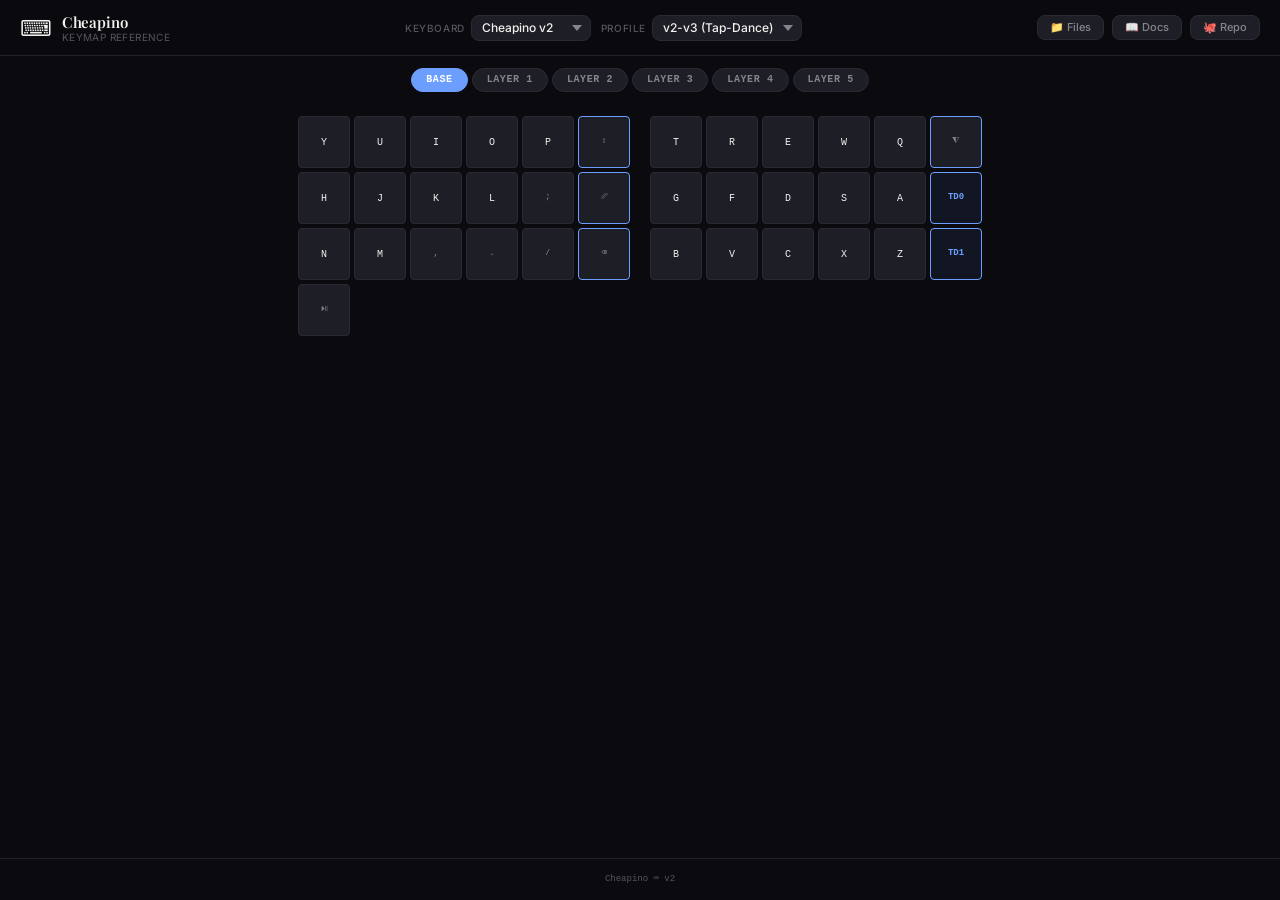
==== commit ca6602c0: "feat: multi-keyboard architecture + Superdesign fonts (Playfair Display + Inter)" ====
--- a/index.html
+++ b/index.html
@@ -3,25 +3,38 @@
 <head>
 <meta charset="UTF-8">
 <meta name="viewport" content="width=device-width,initial-scale=1.0">
-<title>CHEAPINO — Keymap Reference</title>
+<title>Cheapino — Keymap Reference</title>
+<link rel="preconnect" href="https://fonts.googleapis.com">
+<link rel="preconnect" href="https://fonts.gstatic.com" crossorigin>
+<link href="https://fonts.googleapis.com/css2?family=Inter:wght@300;400;500;600;700&family=Playfair+Display:ital,wght@0,400;0,500;0,600;0,700;1,400&display=swap" rel="stylesheet">
 <link rel="stylesheet" href="css/app.css">
 </head>
 <body>
-<noscript><div style="padding:32px;text-align:center;color:#85858D;font-family:system-ui,sans-serif"><p>⚠ JavaScript is required for this app. Please enable it.</p></div></noscript>
+<noscript><div style="padding:32px;text-align:center;color:#85858D;font-family:Inter,system-ui,sans-serif"><p>JavaScript is required for this app. Please enable it.</p></div></noscript>
 
 <!-- ═══ HEADER ═══ -->
 <header class="topbar">
-  <div class="topbar-l">
-    <span class="topbar-brand"><span class="ac">⌨</span> CHEAPINO</span>
+  <div class="topbar-brand">
+    <span class="brand-icon">⌨</span>
+    <div class="brand-text">
+      <span class="brand-name">Cheapino</span>
+      <span class="brand-sub">Keymap Reference</span>
+    </div>
   </div>
-  <div class="topbar-c">
-    <select id="profile-select" class="profile-dropdown" aria-label="Select profile"></select>
-    <span id="profile-desc" class="profile-desc"></span>
+  <div class="topbar-selectors">
+    <div class="selector-wrap">
+      <label class="selector-label" for="keyboard-select">Keyboard</label>
+      <select id="keyboard-select" class="selector" aria-label="Select keyboard"></select>
+    </div>
+    <div class="selector-wrap">
+      <label class="selector-label" for="profile-select">Profile</label>
+      <select id="profile-select" class="selector" aria-label="Select profile"></select>
+    </div>
   </div>
-  <div class="topbar-r">
-    <button class="icobtn" id="btn-files" title="Browse files">📁</button>
-    <button class="icobtn" id="btn-docs" title="Documentation">📖</button>
-    <a class="icobtn" href="https://github.com/Nerouse/cheapino-cheatsheet" target="_blank" title="GitHub repo">🐙</a>
+  <div class="topbar-actions">
+    <button class="action-btn" id="btn-files" title="Browse files">📁 Files</button>
+    <button class="action-btn" id="btn-docs" title="Documentation">📖 Docs</button>
+    <a class="action-btn" href="https://github.com/Nerouse/cheapino-cheatsheet" target="_blank" title="GitHub repo">🐙 Repo</a>
   </div>
 </header>
 
@@ -35,20 +48,18 @@
   </div>
 </main>
 
-<!-- ═══ DRAWER OVERLAY ═══ -->
+<!-- ═══ DRAWER ═══ -->
 <div id="drawer-overlay" class="drawer-overlay"></div>
-
-<!-- ═══ DRAWER (Files / Docs) ═══ -->
 <aside id="drawer" class="drawer">
   <div class="drawer-head">
     <span id="drawer-title">Files</span>
-    <button id="drawer-close" class="icobtn">&times;</button>
+    <button id="drawer-close" class="icobtn" aria-label="Close drawer">&times;</button>
   </div>
   <div class="drawer-body" id="drawer-body"></div>
 </aside>
 
 <!-- ═══ FOOTER ═══ -->
-<footer class="footer">CHEAPINO ⌨ v2</footer>
+<footer class="footer">Cheapino ⌨ v2</footer>
 
 <script src="js/app.js"></script>
 </body>
--- a/css/app.css
+++ b/css/app.css
@@ -1,5 +1,5 @@
 ﻿/* ═══════════════════════════════════════════════
-   cheapino-cheatsheet — Modern UI
+   cheapino-cheatsheet — Multi-Keyboard UI
    ═══════════════════════════════════════════════ */
 
 :root {
@@ -16,7 +16,8 @@
   --bbr: #2a2a34;
   --radius: 8px;
   --radius-sm: 4px;
-  --font: system-ui, -apple-system, sans-serif;
+  --font: 'Inter', system-ui, -apple-system, sans-serif;
+  --font-serif: 'Playfair Display', Georgia, serif;
   --font-mono: 'SF Mono', 'Cascadia Code', 'Courier New', monospace;
 }
 
@@ -39,77 +40,114 @@
   z-index: 100;
   display: flex;
   align-items: center;
-  justify-content: space-between;
-  gap: 12px;
-  padding: 0 16px;
-  height: 52px;
-  background: rgba(11, 11, 15, 0.88);
+  gap: 16px;
+  padding: 0 20px;
+  height: 56px;
+  background: rgba(11, 11, 15, 0.92);
   backdrop-filter: blur(12px);
   border-bottom: 1px solid var(--b);
 }
-.topbar-l { flex-shrink: 0; }
+
 .topbar-brand {
-  font: 700 14px/1 var(--font);
-  letter-spacing: -0.02em;
-  color: var(--t);
+  display: flex;
+  align-items: center;
+  gap: 10px;
+  flex-shrink: 0;
+}
+.brand-icon {
+  font-size: 22px;
+  line-height: 1;
+}
+.brand-text {
+  display: flex;
+  flex-direction: column;
+  line-height: 1.2;
+}
+.brand-name {
+  font-family: var(--font-serif);
+  font-size: 15px;
+  font-weight: 600;
+  color: var(--t);
+  letter-spacing: -0.01em;
+}
+.brand-sub {
+  font-size: 10px;
+  font-weight: 400;
+  color: var(--tm);
+  letter-spacing: 0.04em;
+  text-transform: uppercase;
+}
+
+.topbar-selectors {
+  display: flex;
+  align-items: center;
+  gap: 10px;
+  flex: 1;
+  justify-content: center;
+}
+
+.selector-wrap {
+  display: flex;
+  align-items: center;
+  gap: 6px;
+}
+.selector-label {
+  font-size: 10px;
+  font-weight: 500;
+  color: var(--tm);
+  text-transform: uppercase;
+  letter-spacing: 0.06em;
   white-space: nowrap;
 }
-.topbar-brand .ac { color: var(--bl); }
-.topbar-c {
-  flex: 1;
-  display: flex;
-  align-items: center;
-  gap: 10px;
-  max-width: 460px;
-  margin: 0 auto;
-}
-.profile-dropdown {
+
+.selector {
   background: var(--s2);
   color: var(--t);
   border: 1px solid var(--bbr);
   border-radius: var(--radius);
-  padding: 6px 28px 6px 12px;
+  padding: 6px 28px 6px 10px;
   font: 500 12px/1 var(--font);
   cursor: pointer;
-  min-width: 140px;
-  max-width: 200px;
+  min-width: 120px;
+  max-width: 180px;
   appearance: none;
+  -webkit-appearance: none;
   background-image: url("data:image/svg+xml,%3Csvg xmlns='http://www.w3.org/2000/svg' width='10' height='6'%3E%3Cpath d='M0 0l5 6 5-6z' fill='%2385858d'/%3E%3C/svg%3E");
   background-repeat: no-repeat;
-  background-position: right 10px center;
+  background-position: right 8px center;
   transition: border-color 0.15s;
 }
-.profile-dropdown:hover { border-color: var(--bl); }
-.profile-dropdown:focus { outline: none; border-color: var(--bl); box-shadow: 0 0 0 2px var(--bt); }
-.profile-dropdown option { background: var(--bg2); color: var(--t); }
-.profile-desc {
-  font: 400 10px/1 var(--font);
-  color: var(--tm);
-  white-space: nowrap;
-  overflow: hidden;
-  text-overflow: ellipsis;
-}
-.topbar-r {
+.selector:hover { border-color: var(--bl); }
+.selector:focus { outline: none; border-color: var(--bl); box-shadow: 0 0 0 2px var(--bt); }
+.selector option { background: var(--bg2); color: var(--t); }
+
+.topbar-actions {
+  display: flex;
+  align-items: center;
+  gap: 8px;
   flex-shrink: 0;
-  display: flex;
-  gap: 2px;
-}
-.icobtn {
+}
+
+.action-btn {
   display: inline-flex;
   align-items: center;
-  justify-content: center;
-  width: 34px;
-  height: 34px;
-  border: none;
-  border-radius: var(--radius-sm);
-  background: transparent;
+  gap: 5px;
+  padding: 6px 12px;
+  border: 1px solid var(--bbr);
+  border-radius: var(--radius);
+  background: var(--s2);
   color: var(--td);
-  font-size: 16px;
+  font: 500 11px/1 var(--font);
   cursor: pointer;
   text-decoration: none;
-  transition: background 0.15s, color 0.15s;
-}
-.icobtn:hover { background: var(--s2); color: var(--t); }
+  white-space: nowrap;
+  transition: all 0.15s;
+}
+.action-btn:hover {
+  border-color: var(--bl);
+  color: var(--t);
+  background: rgba(107, 158, 255, 0.04);
+}
 /* ═══ LAYER TABS ═══ */
 .layer-tabs {
   display: flex;
@@ -118,7 +156,7 @@
   justify-content: center;
   padding: 12px 16px 8px;
   position: sticky;
-  top: 52px;
+  top: 56px;
   z-index: 50;
   background: var(--bg);
 }
@@ -179,6 +217,7 @@
 .key.layer { background: var(--bt); border-color: var(--bl); color: var(--bl); font-weight: 600; }
 .key.transparent { color: var(--tm); font-style: italic; font-size: clamp(6px, 1vw, 7px); }
 .key .label { max-width: 100%; overflow: hidden; }
+
 /* ═══ DRAWER ═══ */
 .drawer-overlay {
   position: fixed;
@@ -205,21 +244,9 @@
   flex-direction: column;
 }
 .drawer.open { transform: translateX(0); }
-.drawer-head {
-  display: flex;
-  align-items: center;
-  justify-content: space-between;
-  padding: 16px 20px;
-  border-bottom: 1px solid var(--b);
-}
-.drawer-head #drawer-title {
-  font: 700 14px/1 var(--font-mono);
-  text-transform: uppercase;
-  letter-spacing: 0.1em;
-  color: var(--t);
-}
+.drawer-head { display: flex; align-items: center; justify-content: space-between; padding: 16px 20px; border-bottom: 1px solid var(--b); }
+.drawer-head #drawer-title { font: 700 14px/1 var(--font-mono); text-transform: uppercase; letter-spacing: 0.1em; color: var(--t); }
 .drawer-body { flex: 1; overflow-y: auto; padding: 16px 20px 24px; }
-
 .drawer-body .file-tree { font: 400 12px/1.8 var(--font-mono); }
 .drawer-body .file-tree .folder { color: var(--bl); cursor: pointer; }
 .drawer-body .file-tree .folder::before { content: '\25B6 '; font-size: 9px; }
@@ -230,21 +257,13 @@
 .drawer-body .file-tree .indent { padding-left: 24px; }
 .drawer-body .file-tree .tree-item { padding: 2px 0; }
 .drawer-body .file-tree .icon { margin-right: 6px; opacity: 0.5; }
-
-.drawer-body .sec {
-  background: var(--s);
-  border-radius: var(--radius);
-  padding: 16px;
-  margin-bottom: 12px;
-}
+.drawer-body .sec { background: var(--s); border-radius: var(--radius); padding: 16px; margin-bottom: 12px; }
 .drawer-body .sec h2 { font: 700 13px/1.2 var(--font); letter-spacing: -0.01em; color: var(--bl); margin-bottom: 8px; }
 .drawer-body .sec h3 { font: 600 11px/1.2 var(--font); color: var(--t); margin: 10px 0 4px; }
-.drawer-body .sec p,
-.drawer-body .sec li { font: 400 11px/1.5 var(--font); color: var(--td); margin-bottom: 4px; }
+.drawer-body .sec p, .drawer-body .sec li { font: 400 11px/1.5 var(--font); color: var(--td); margin-bottom: 4px; }
 .drawer-body .sec ul { padding-left: 18px; }
 .drawer-body table { width: 100%; border-collapse: collapse; margin: 6px 0; }
-.drawer-body table th,
-.drawer-body table td { padding: 5px 8px; border: 1px solid var(--bbr); text-align: left; font: 400 10px/1.3 var(--font); }
+.drawer-body table th, .drawer-body table td { padding: 5px 8px; border: 1px solid var(--bbr); text-align: left; font: 400 10px/1.3 var(--font); }
 .drawer-body table th { background: var(--s2); font: 600 9px/1 var(--font-mono); text-transform: uppercase; letter-spacing: 0.08em; color: var(--bl); }
 .drawer-body table td { color: var(--td); }
 .drawer-body table td b { color: var(--t); }
@@ -253,20 +272,27 @@
 .drawer-body .tag.mo { background: rgba(167,139,250,0.12); color: #a78bfa; }
 .drawer-body .tag.to { background: rgba(245,158,11,0.12); color: #f59e0b; }
 .drawer-body code { font: 400 10px/1.3 var(--font-mono); background: var(--s2); border: 1px solid var(--bbr); border-radius: 3px; padding: 1px 4px; color: var(--bl); }
-
 .empty-state { text-align: center; padding: 48px 24px; color: var(--td); }
 .empty-state p { font: 400 13px/1.4 var(--font); margin-bottom: 8px; }
 
+.icobtn { display: inline-flex; align-items: center; justify-content: center; width: 34px; height: 34px; border: none; border-radius: var(--radius-sm); background: transparent; color: var(--td); font-size: 18px; cursor: pointer; transition: background 0.15s, color 0.15s; }
+.icobtn:hover { background: var(--s2); color: var(--t); }
+
 .footer { text-align: center; padding: 16px; font: 400 9px/1 var(--font-mono); color: var(--tm); border-top: 1px solid var(--b); }
 
+@media (max-width: 768px) {
+  .topbar { flex-wrap: wrap; height: auto; padding: 10px 16px; gap: 8px; }
+  .topbar-selectors { flex-wrap: wrap; justify-content: flex-start; }
+  .selector-label { display: none; }
+  .brand-sub { display: none; }
+  .action-btn { padding: 6px 8px; font-size: 10px; gap: 3px; }
+}
 @media (max-width: 640px) {
   .key { width: clamp(30px, 10vw, 40px); height: clamp(30px, 10vw, 40px); font-size: 6px; }
   .half { gap: 3px; }
   .row { gap: 3px; }
   .keyboard-wrap { gap: 6px; }
-  .topbar-c { max-width: none; }
-  .profile-desc { display: none; }
-  .profile-dropdown { min-width: 100px; max-width: 140px; font-size: 11px; }
   .layer-tab { font-size: 8px; padding: 4px 10px; }
   .drawer { width: 100vw; }
-}
+  .layer-tabs { top: 0; }
+}
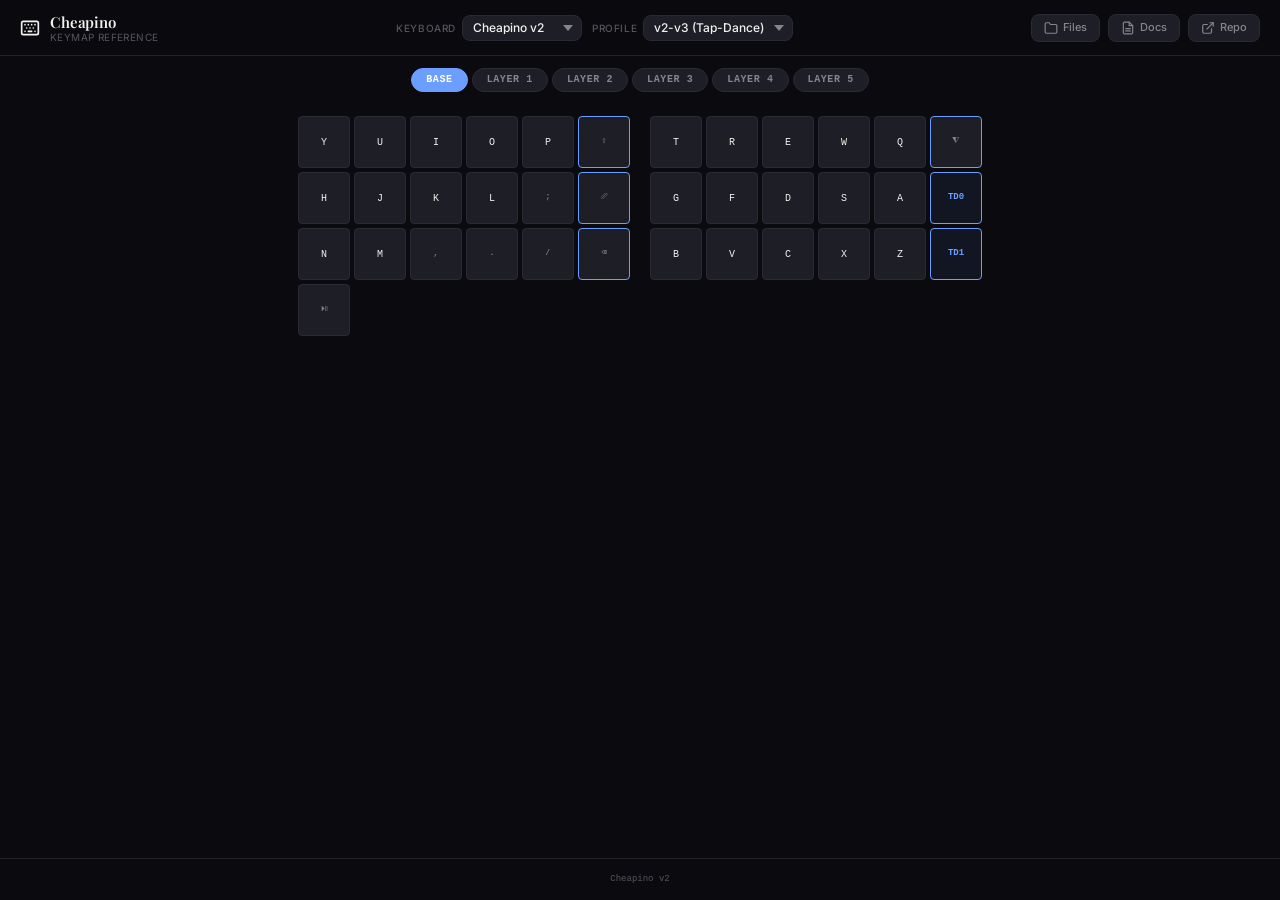
==== commit a5e7bfd3: "fix: remove all emoji, use SVG icons for brand and action buttons, clean file tree" ====
--- a/index.html
+++ b/index.html
@@ -15,7 +15,11 @@
 <!-- ═══ HEADER ═══ -->
 <header class="topbar">
   <div class="topbar-brand">
-    <span class="brand-icon">⌨</span>
+    <svg class="brand-icon" width="20" height="20" viewBox="0 0 24 24" fill="none" stroke="currentColor" stroke-width="2" stroke-linecap="round" stroke-linejoin="round" aria-hidden="true">
+      <rect x="2" y="4" width="20" height="16" rx="2"/>
+      <path d="M6 8h.01M10 8h.01M14 8h.01M18 8h.01M8 12h.01M12 12h.01M16 12h.01M6 16h.01M18 16h.01"/>
+      <path d="M10 16h4"/>
+    </svg>
     <div class="brand-text">
       <span class="brand-name">Cheapino</span>
       <span class="brand-sub">Keymap Reference</span>
@@ -32,9 +36,29 @@
     </div>
   </div>
   <div class="topbar-actions">
-    <button class="action-btn" id="btn-files" title="Browse files">📁 Files</button>
-    <button class="action-btn" id="btn-docs" title="Documentation">📖 Docs</button>
-    <a class="action-btn" href="https://github.com/Nerouse/cheapino-cheatsheet" target="_blank" title="GitHub repo">🐙 Repo</a>
+    <button class="action-btn" id="btn-files" title="Browse files">
+      <svg width="14" height="14" viewBox="0 0 24 24" fill="none" stroke="currentColor" stroke-width="2" stroke-linecap="round" stroke-linejoin="round" aria-hidden="true">
+        <path d="M22 19a2 2 0 0 1-2 2H4a2 2 0 0 1-2-2V5a2 2 0 0 1 2-2h5l2 3h9a2 2 0 0 1 2 2z"/>
+      </svg>
+      Files
+    </button>
+    <button class="action-btn" id="btn-docs" title="Documentation">
+      <svg width="14" height="14" viewBox="0 0 24 24" fill="none" stroke="currentColor" stroke-width="2" stroke-linecap="round" stroke-linejoin="round" aria-hidden="true">
+        <path d="M14 2H6a2 2 0 0 0-2 2v16a2 2 0 0 0 2 2h12a2 2 0 0 0 2-2V8z"/>
+        <polyline points="14 2 14 8 20 8"/>
+        <line x1="8" y1="13" x2="16" y2="13"/>
+        <line x1="8" y1="17" x2="16" y2="17"/>
+      </svg>
+      Docs
+    </button>
+    <a class="action-btn" href="https://github.com/Nerouse/cheapino-cheatsheet" target="_blank" title="GitHub repo">
+      <svg width="14" height="14" viewBox="0 0 24 24" fill="none" stroke="currentColor" stroke-width="2" stroke-linecap="round" stroke-linejoin="round" aria-hidden="true">
+        <path d="M18 13v6a2 2 0 0 1-2 2H5a2 2 0 0 1-2-2V8a2 2 0 0 1 2-2h6"/>
+        <polyline points="15 3 21 3 21 9"/>
+        <line x1="10" y1="14" x2="21" y2="3"/>
+      </svg>
+      Repo
+    </a>
   </div>
 </header>
 
@@ -53,13 +77,18 @@
 <aside id="drawer" class="drawer">
   <div class="drawer-head">
     <span id="drawer-title">Files</span>
-    <button id="drawer-close" class="icobtn" aria-label="Close drawer">&times;</button>
+    <button id="drawer-close" class="icobtn" aria-label="Close drawer">
+      <svg width="16" height="16" viewBox="0 0 24 24" fill="none" stroke="currentColor" stroke-width="2" stroke-linecap="round" stroke-linejoin="round">
+        <line x1="18" y1="6" x2="6" y2="18"/>
+        <line x1="6" y1="6" x2="18" y2="18"/>
+      </svg>
+    </button>
   </div>
   <div class="drawer-body" id="drawer-body"></div>
 </aside>
 
 <!-- ═══ FOOTER ═══ -->
-<footer class="footer">Cheapino ⌨ v2</footer>
+<footer class="footer">Cheapino v2</footer>
 
 <script src="js/app.js"></script>
 </body>
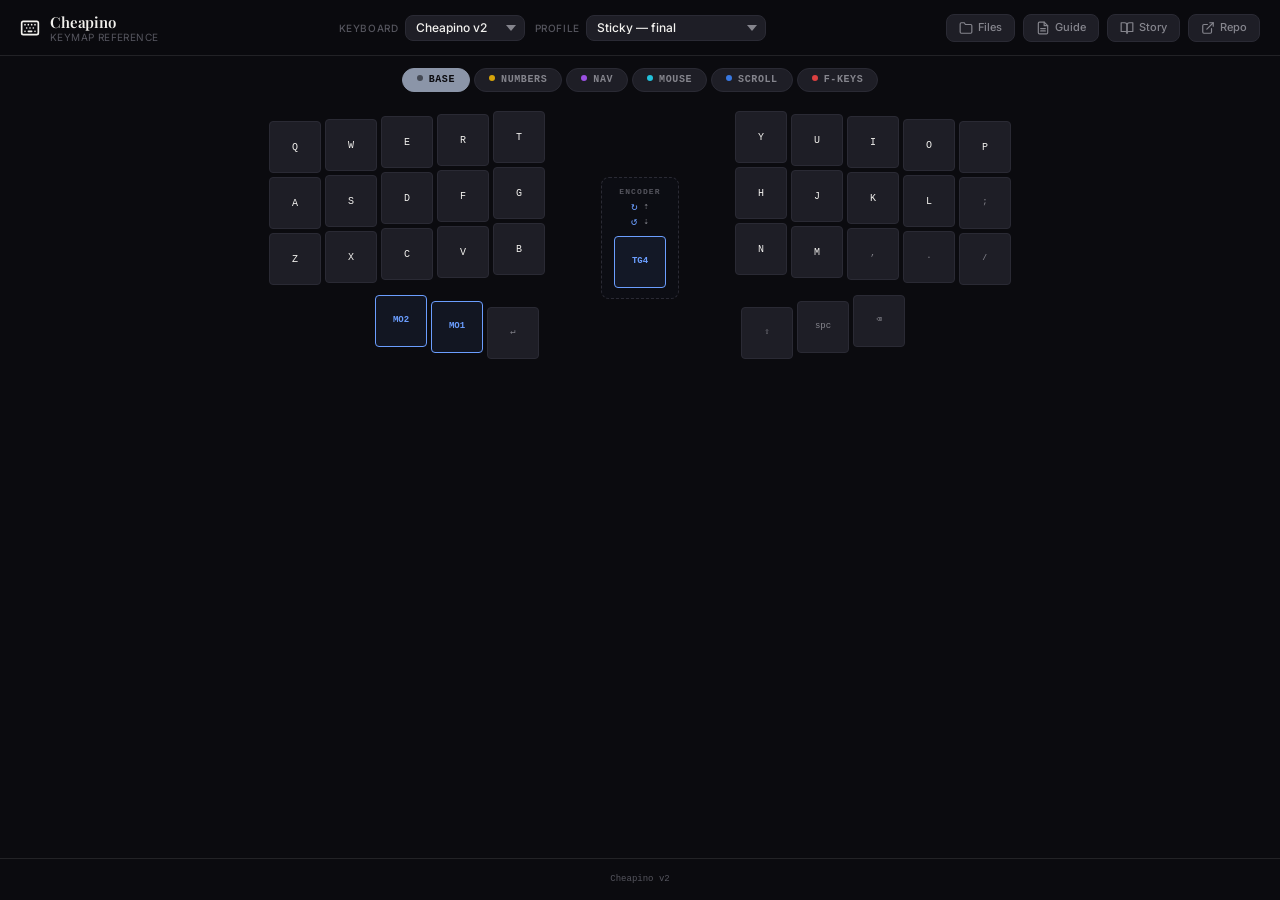
==== commit 22ba65ab: "feat(site): story page, plain-language key descriptions, layer colours; profile refresh Adds story.h" ====
--- a/index.html
+++ b/index.html
@@ -42,15 +42,22 @@
       </svg>
       Files
     </button>
-    <button class="action-btn" id="btn-docs" title="Documentation">
+    <button class="action-btn" id="btn-docs" title="Guide — every key explained">
       <svg width="14" height="14" viewBox="0 0 24 24" fill="none" stroke="currentColor" stroke-width="2" stroke-linecap="round" stroke-linejoin="round" aria-hidden="true">
         <path d="M14 2H6a2 2 0 0 0-2 2v16a2 2 0 0 0 2 2h12a2 2 0 0 0 2-2V8z"/>
         <polyline points="14 2 14 8 20 8"/>
         <line x1="8" y1="13" x2="16" y2="13"/>
         <line x1="8" y1="17" x2="16" y2="17"/>
       </svg>
-      Docs
+      Guide
     </button>
+    <a class="action-btn" href="story.html" title="The design story">
+      <svg width="14" height="14" viewBox="0 0 24 24" fill="none" stroke="currentColor" stroke-width="2" stroke-linecap="round" stroke-linejoin="round" aria-hidden="true">
+        <path d="M2 3h6a4 4 0 0 1 4 4v14a3 3 0 0 0-3-3H2z"/>
+        <path d="M22 3h-6a4 4 0 0 0-4 4v14a3 3 0 0 1 3-3h7z"/>
+      </svg>
+      Story
+    </a>
     <a class="action-btn" href="https://github.com/Nerouse/cheapino-cheatsheet" target="_blank" title="GitHub repo">
       <svg width="14" height="14" viewBox="0 0 24 24" fill="none" stroke="currentColor" stroke-width="2" stroke-linecap="round" stroke-linejoin="round" aria-hidden="true">
         <path d="M18 13v6a2 2 0 0 1-2 2H5a2 2 0 0 1-2-2V8a2 2 0 0 1 2-2h6"/>
@@ -90,6 +97,7 @@
 <!-- ═══ FOOTER ═══ -->
 <footer class="footer">Cheapino v2</footer>
 
+<script src="js/descriptions.js"></script>
 <script src="js/app.js"></script>
 </body>
 </html>
--- a/css/app.css
+++ b/css/app.css
@@ -183,15 +183,24 @@
   justify-content: center;
   padding: 8px 16px 32px;
 }
-.keyboard-wrap {
+.kb-wrap {
   display: flex;
   justify-content: center;
-  gap: clamp(8px, 2vw, 20px);
+  gap: clamp(16px, 5vw, 56px);
   padding: 8px 0;
   overflow-x: auto;
 }
-.half { display: flex; flex-direction: column; gap: 4px; }
-.row { display: flex; gap: 4px; justify-content: center; }
+.kb-half {
+  display: flex;
+  flex-direction: column;
+  align-items: center;
+}
+.kb-cols { display: flex; gap: 4px; }
+.kb-col { display: flex; flex-direction: column; gap: 4px; }
+.kb-thumbs { display: flex; gap: 4px; margin-top: 10px; width: 100%; }
+.kb-half.left .kb-thumbs { justify-content: flex-end; padding-right: 6px; }
+.kb-half.right .kb-thumbs { justify-content: flex-start; padding-left: 6px; }
+.kb-thumb { display: flex; }
 .key {
   width: clamp(36px, 7vw, 52px);
   height: clamp(36px, 7vw, 52px);
@@ -211,12 +220,45 @@
   position: relative;
 }
 .key.empty { opacity: 0; pointer-events: none; border-color: transparent; }
-.key.thumb { border-color: var(--bl); border-width: 1.5px; }
 .key.alpha { color: var(--t); font-size: clamp(8px, 1.4vw, 10px); }
 .key.mod { border-color: var(--bl); }
 .key.layer { background: var(--bt); border-color: var(--bl); color: var(--bl); font-weight: 600; }
 .key.transparent { color: var(--tm); font-style: italic; font-size: clamp(6px, 1vw, 7px); }
 .key .label { max-width: 100%; overflow: hidden; }
+.key.clickable { cursor: pointer; }
+.key.clickable:hover { border-color: var(--bl); background: rgba(107, 158, 255, 0.07); color: var(--t); }
+.key.clickable:active { border-color: var(--bl); background: var(--bl); color: #fff; }
+
+/* ─── Encoder island ─── */
+.enc-island {
+  align-self: center;
+  display: flex;
+  flex-direction: column;
+  align-items: center;
+  gap: 4px;
+  padding: 10px 12px;
+  border: 1px dashed var(--bbr);
+  border-radius: var(--radius);
+  background: rgba(107, 158, 255, 0.02);
+}
+.enc-title {
+  font: 600 8px/1 var(--font-mono);
+  text-transform: uppercase;
+  letter-spacing: 0.14em;
+  color: var(--tm);
+  margin-bottom: 2px;
+}
+.enc-turn {
+  display: flex;
+  align-items: center;
+  gap: 6px;
+  font: 500 9px/1 var(--font-mono);
+  color: var(--td);
+}
+.enc-dir { color: var(--bl); font-size: 11px; }
+.enc-val { white-space: nowrap; }
+.enc-none { color: var(--tm); }
+.enc-click { margin-top: 4px; }
 
 /* ═══ DRAWER ═══ */
 .drawer-overlay {
@@ -296,3 +338,155 @@
   .drawer { width: 100vw; }
   .layer-tabs { top: 0; }
 }
+/* ═══ LAYER COLOURS ═══ */
+.layer-tab::before {
+  content: "";
+  display: inline-block;
+  width: 6px;
+  height: 6px;
+  border-radius: 50%;
+  background: var(--lc, #8b95a8);
+  margin-right: 6px;
+  vertical-align: 1px;
+  opacity: 0.9;
+}
+.layer-tab.active {
+  background: var(--lc, var(--bl));
+  border-color: var(--lc, var(--bl));
+  color: #0b0b0f;
+}
+.layer-tab.active::before { background: #0b0b0f; opacity: 0.55; }
+
+/* ═══ KEY HOVER GLOW (colour = action kind) ═══ */
+.key[data-cat]:hover {
+  border-color: var(--hc);
+  color: var(--hc);
+  box-shadow: 0 0 0 1px var(--hc), 0 0 14px -4px var(--hc);
+  background: rgba(255, 255, 255, 0.03);
+}
+.key.clickable:hover { border-color: var(--hc); }
+
+/* ═══ HOVER BRANCH DIAGRAM ═══ */
+.keymap-area { position: relative; }
+.kb-leader {
+  position: absolute;
+  inset: 0;
+  width: 100%;
+  height: 100%;
+  pointer-events: none;
+  overflow: visible;
+  z-index: 20;
+}
+.kb-leader-line {
+  fill: none;
+  stroke: var(--bl);
+  stroke-width: 1.5;
+  stroke-linejoin: round;
+  stroke-linecap: round;
+  opacity: 0.85;
+}
+.kb-callout {
+  position: absolute;
+  z-index: 30;
+  width: max-content;
+  max-width: 340px;
+  min-width: 210px;
+  padding: 12px 14px;
+  background: rgba(17, 17, 22, 0.97);
+  border: 1px solid var(--bbr);
+  border-left: 3px solid var(--layer, #6b9eff);
+  border-radius: 10px;
+  box-shadow: 0 12px 32px rgba(0, 0, 0, 0.45);
+  pointer-events: none;
+  opacity: 0;
+  transform: translateY(8px) scale(0.98);
+  transition: opacity 0.15s ease, transform 0.15s ease;
+}
+.kb-callout.on { opacity: 1; transform: translateY(0) scale(1); }
+.co-code {
+  font: 600 8px/1 var(--font-mono);
+  text-transform: uppercase;
+  letter-spacing: 0.12em;
+  color: var(--tm);
+  margin-bottom: 6px;
+  padding-right: 64px;
+}
+.co-title {
+  display: flex;
+  align-items: center;
+  gap: 7px;
+  font: 600 14px/1.25 var(--font);
+  color: var(--t);
+}
+.co-dot { width: 7px; height: 7px; border-radius: 50%; flex-shrink: 0; }
+.co-detail { margin-top: 5px; font: 400 11px/1.5 var(--font); color: var(--td); }
+.co-chip {
+  margin-top: 8px;
+  display: inline-block;
+  font: 600 9px/1 var(--font-mono);
+  letter-spacing: 0.05em;
+  padding: 4px 8px;
+  border: 1px solid;
+  border-radius: 12px;
+}
+.co-cat {
+  position: absolute;
+  top: 10px;
+  right: 12px;
+  font: 500 8px/1 var(--font-mono);
+  text-transform: uppercase;
+  letter-spacing: 0.08em;
+  color: var(--tm);
+}
+
+/* ═══ GUIDE DRAWER ═══ */
+.drawer.wide { width: min(720px, 96vw); }
+.drawer-body .g-table td { vertical-align: top; }
+.drawer-body .g-table td:first-child { width: 1%; white-space: nowrap; }
+.drawer-body .g-table .g-key { font: 600 10px/1.4 var(--font-mono); color: var(--t); white-space: nowrap; }
+.g-dot { display: inline-block; width: 7px; height: 7px; border-radius: 50%; margin-right: 7px; vertical-align: 1px; }
+.g-dot.big { width: 10px; height: 10px; margin-right: 9px; }
+.g-detail { display: block; color: var(--tm); font-size: 10px; margin-top: 2px; }
+.g-legend { display: flex; flex-wrap: wrap; gap: 8px 16px; margin: 6px 0 8px; }
+.g-leg { font: 400 11px/1 var(--font); color: var(--td); }
+.g-hint { color: var(--bl); }
+.drawer-body .g-layer h2 { display: flex; align-items: center; }
+
+/* ═══ STORY PAGE ═══ */
+.story { max-width: 920px; margin: 0 auto; padding: 0 24px 64px; width: 100%; }
+.story-hero { padding: 72px 0 40px; border-bottom: 1px solid var(--b); }
+.story-kicker { font: 600 10px/1 var(--font-mono); letter-spacing: 0.18em; text-transform: uppercase; color: var(--bl); margin-bottom: 18px; }
+.story h1 { font: 600 clamp(34px, 5vw, 56px)/1.08 var(--font-serif); letter-spacing: -0.02em; margin-bottom: 18px; }
+.story-lede { font: 300 clamp(15px, 1.8vw, 19px)/1.6 var(--font); color: var(--td); max-width: 640px; }
+.story-stats { display: flex; flex-wrap: wrap; gap: 28px 56px; padding: 32px 0; border-bottom: 1px solid var(--b); }
+.story-stat .n { font: 600 30px/1 var(--font-serif); color: var(--t); }
+.story-stat .l { font: 500 9px/1 var(--font-mono); letter-spacing: 0.12em; text-transform: uppercase; color: var(--tm); margin-top: 8px; }
+.story section { padding: 52px 0 0; }
+.story h2 { font: 600 clamp(22px, 3vw, 30px)/1.2 var(--font-serif); letter-spacing: -0.01em; margin-bottom: 14px; }
+.story h3 { font: 600 13px/1.3 var(--font); color: var(--t); margin: 0 0 6px; }
+.story p { font: 400 13.5px/1.75 var(--font); color: var(--td); margin-bottom: 14px; max-width: 720px; }
+.story p b, .story li b { color: var(--t); font-weight: 600; }
+.story ul { margin: 0 0 16px 18px; }
+.story li { font: 400 13.5px/1.7 var(--font); color: var(--td); margin-bottom: 8px; }
+.timeline { border-left: 1px solid var(--bbr); margin: 24px 0 0 6px; padding-left: 28px; }
+.tl-item { position: relative; padding: 0 0 34px; }
+.tl-item::before { content: ""; position: absolute; left: -33px; top: 5px; width: 9px; height: 9px; border-radius: 50%; background: var(--tl, #6b9eff); box-shadow: 0 0 0 4px var(--bg); }
+.tl-date { font: 600 9px/1 var(--font-mono); letter-spacing: 0.14em; text-transform: uppercase; color: var(--tm); margin-bottom: 6px; }
+.tl-item h3 { font-size: 15px; }
+.cards { display: grid; grid-template-columns: repeat(auto-fit, minmax(240px, 1fr)); gap: 12px; margin-top: 18px; }
+.card { background: var(--s); border: 1px solid var(--bbr); border-radius: 10px; padding: 18px; }
+.card h3 { margin-bottom: 8px; }
+.card p { font-size: 12px; line-height: 1.6; margin: 0; }
+.layer-strip { display: grid; gap: 8px; margin: 20px 0; }
+.lrow { display: flex; align-items: center; gap: 12px; padding: 10px 14px; background: var(--s); border: 1px solid var(--bbr); border-radius: 8px; }
+.lrow .sw { width: 10px; height: 10px; border-radius: 50%; flex-shrink: 0; }
+.lrow .ln { font: 600 12px/1.3 var(--font); color: var(--t); width: 170px; flex-shrink: 0; }
+.lrow .lt { font: 500 10px/1.3 var(--font-mono); color: var(--bl); width: 240px; flex-shrink: 0; }
+.lrow .lp { font: 400 11px/1.4 var(--font); color: var(--td); }
+.story-footer { margin-top: 56px; padding-top: 24px; border-top: 1px solid var(--b); display: flex; flex-wrap: wrap; gap: 12px; justify-content: space-between; font: 400 10px/1.6 var(--font-mono); color: var(--tm); }
+.story-footer a { color: var(--td); text-decoration: none; }
+.story-footer a:hover { color: var(--bl); }
+@media (max-width: 640px) {
+  .lrow { flex-wrap: wrap; gap: 6px; }
+  .lrow .ln, .lrow .lt { width: auto; }
+}
